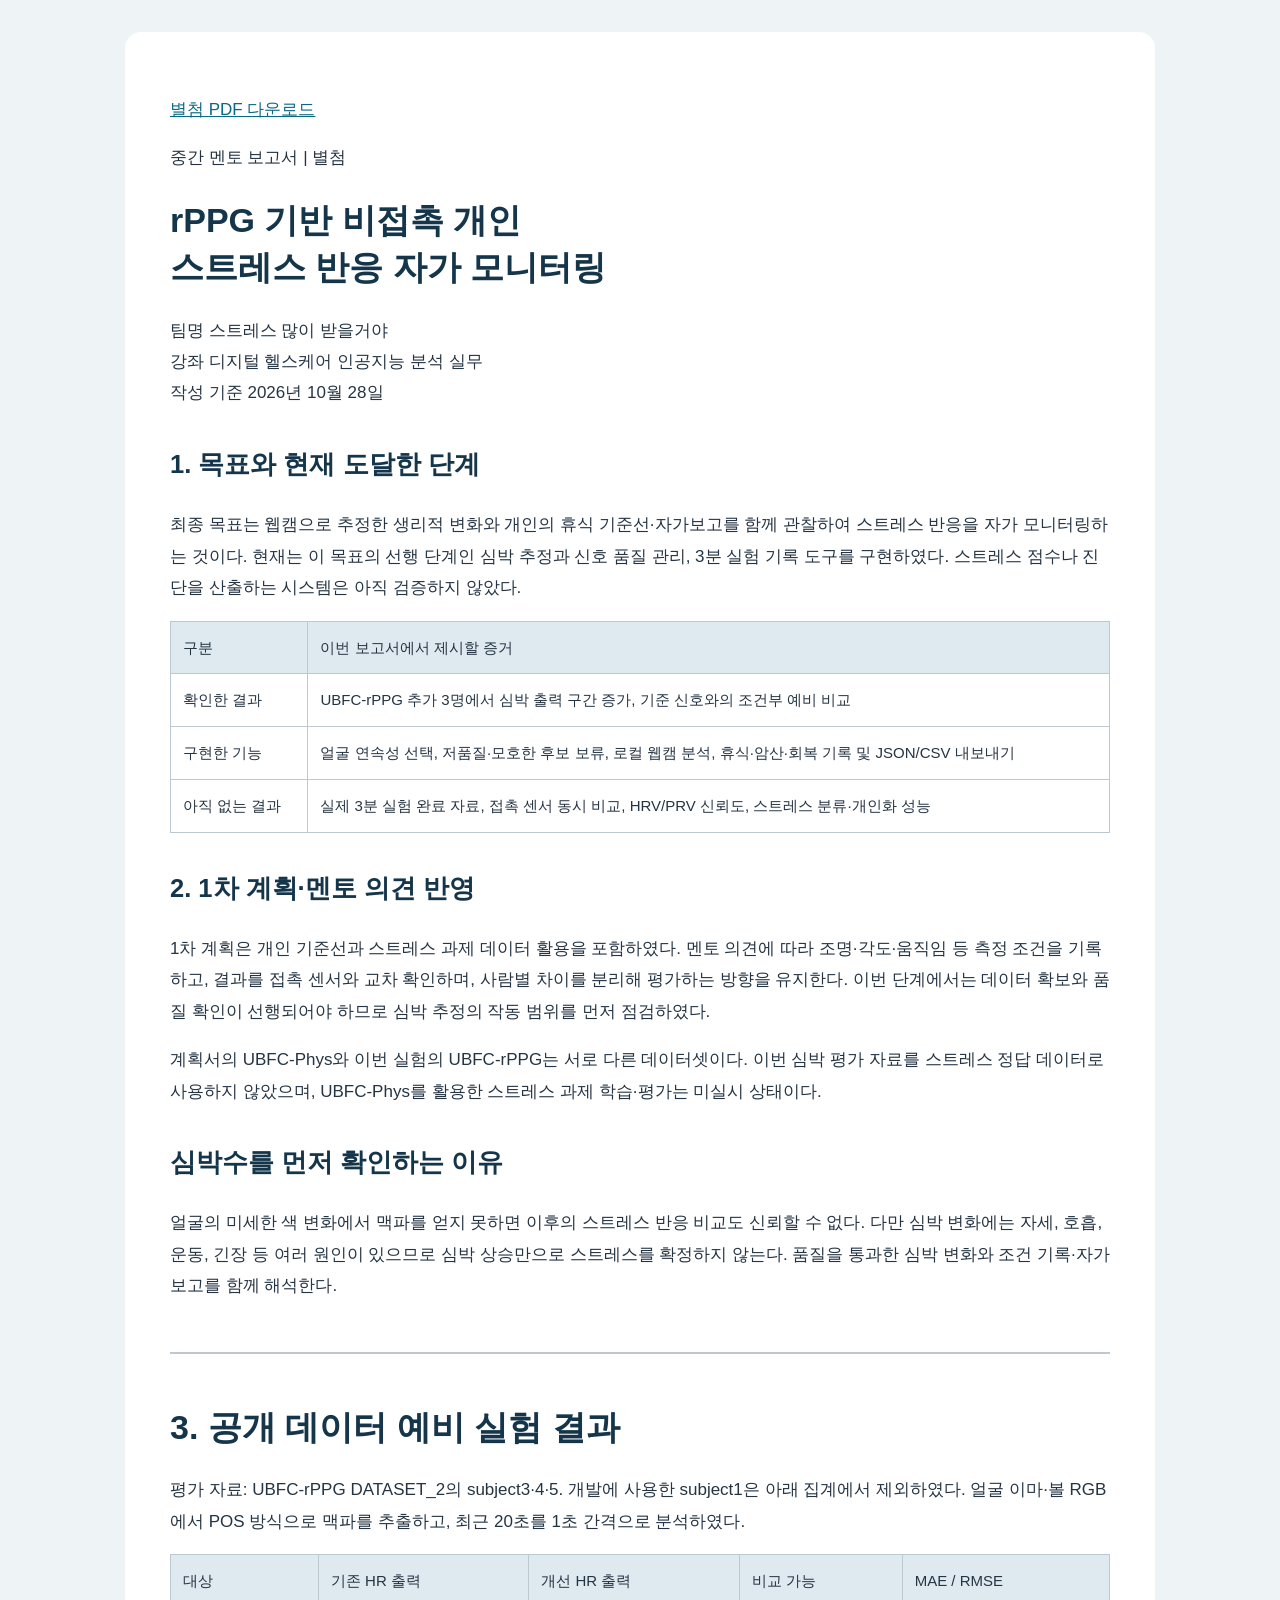
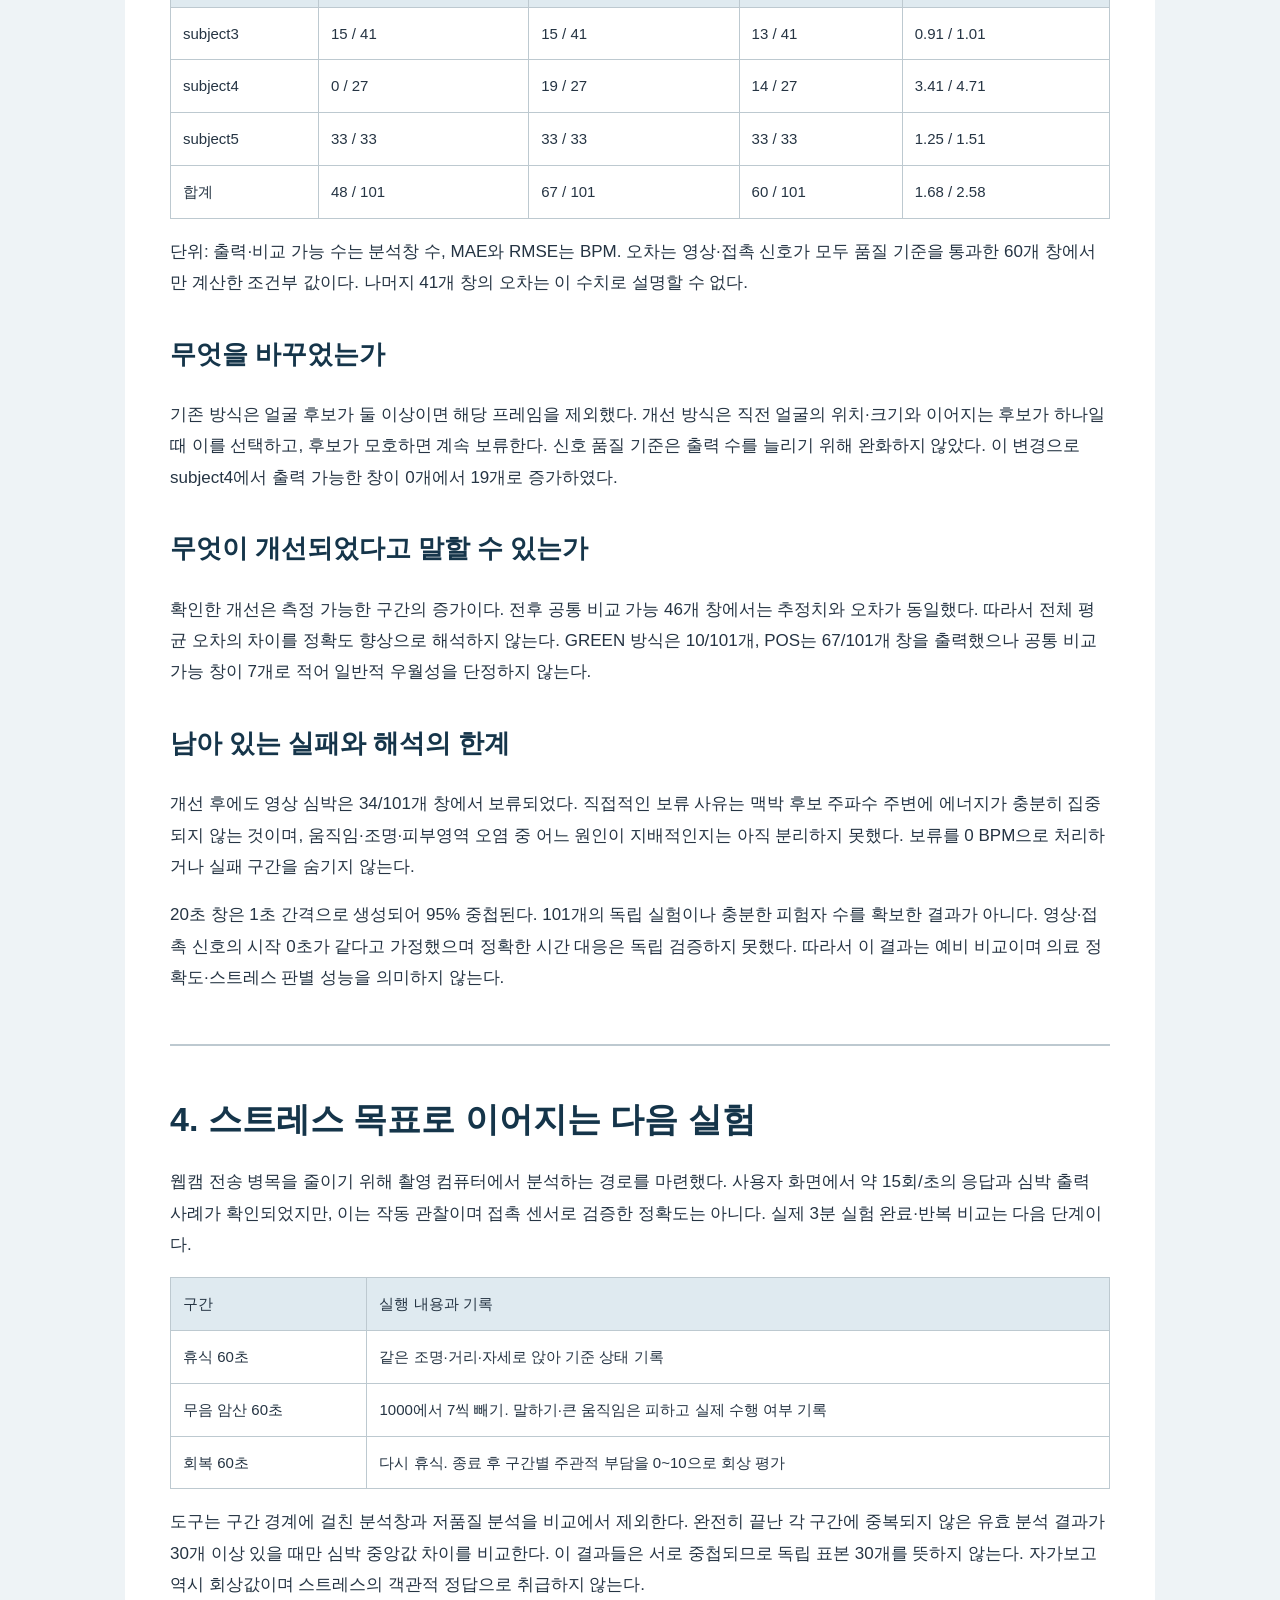
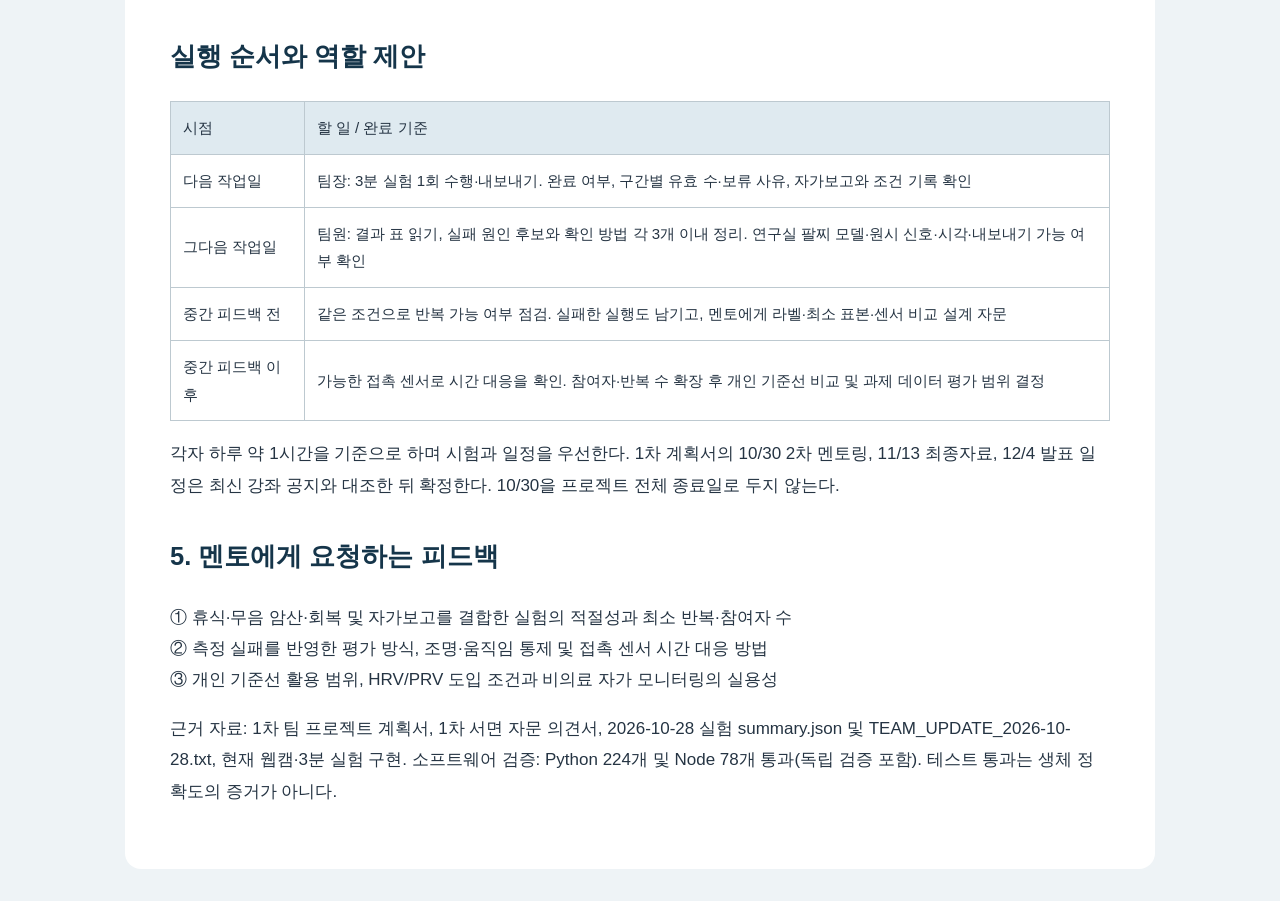
==== docs/mentor-report-20261028/index.html @ 159ff7f3 "Publish rPPG live pilot and interim mentor report" ====
<!doctype html><html lang="ko"><meta charset="utf-8"><meta name="viewport" content="width=device-width,initial-scale=1"><title>중간 멘토 보고서</title><style>body{margin:0;background:#eef3f6;color:#253443;font:17px/1.85 -apple-system,BlinkMacSystemFont,sans-serif}main{max-width:940px;margin:32px auto;padding:45px;background:white;border-radius:16px}h1{color:#15354a;line-height:1.4}h2{color:#15354a;margin-top:32px}table{border-collapse:collapse;width:100%;font-size:15px}td{padding:12px;border:1px solid #bdc9d0}tr:first-child{background:#dfeaf0}hr{margin:50px 0;border:0;border-top:2px solid #bdc9d0}a{color:#096984}@media(max-width:650px){main{padding:20px;margin:10px}table{font-size:12px}td{padding:5px}}</style><main><p><a href="멘토보고서_별첨.pdf">별첨 PDF 다운로드</a></p><p>중간 멘토 보고서 | 별첨</p><h1>rPPG 기반 비접촉 개인<br>스트레스 반응 자가 모니터링</h1><p>팀명  스트레스 많이 받을거야<br>강좌  디지털 헬스케어 인공지능 분석 실무<br>작성 기준  2026년 10월 28일</p><h2>1. 목표와 현재 도달한 단계</h2><p>최종 목표는 웹캠으로 추정한 생리적 변화와 개인의 휴식 기준선·자가보고를 함께 관찰하여 스트레스 반응을 자가 모니터링하는 것이다. 현재는 이 목표의 선행 단계인 심박 추정과 신호 품질 관리, 3분 실험 기록 도구를 구현하였다. 스트레스 점수나 진단을 산출하는 시스템은 아직 검증하지 않았다.</p><table><tr><td>구분</td><td>이번 보고서에서 제시할 증거</td></tr><tr><td>확인한 결과</td><td>UBFC-rPPG 추가 3명에서 심박 출력 구간 증가, 기준 신호와의 조건부 예비 비교</td></tr><tr><td>구현한 기능</td><td>얼굴 연속성 선택, 저품질·모호한 후보 보류, 로컬 웹캠 분석, 휴식·암산·회복 기록 및 JSON/CSV 내보내기</td></tr><tr><td>아직 없는 결과</td><td>실제 3분 실험 완료 자료, 접촉 센서 동시 비교, HRV/PRV 신뢰도, 스트레스 분류·개인화 성능</td></tr></table><h2>2. 1차 계획·멘토 의견 반영</h2><p>1차 계획은 개인 기준선과 스트레스 과제 데이터 활용을 포함하였다. 멘토 의견에 따라 조명·각도·움직임 등 측정 조건을 기록하고, 결과를 접촉 센서와 교차 확인하며, 사람별 차이를 분리해 평가하는 방향을 유지한다. 이번 단계에서는 데이터 확보와 품질 확인이 선행되어야 하므로 심박 추정의 작동 범위를 먼저 점검하였다.</p><p>계획서의 UBFC-Phys와 이번 실험의 UBFC-rPPG는 서로 다른 데이터셋이다. 이번 심박 평가 자료를 스트레스 정답 데이터로 사용하지 않았으며, UBFC-Phys를 활용한 스트레스 과제 학습·평가는 미실시 상태이다.</p><h2>심박수를 먼저 확인하는 이유</h2><p>얼굴의 미세한 색 변화에서 맥파를 얻지 못하면 이후의 스트레스 반응 비교도 신뢰할 수 없다. 다만 심박 변화에는 자세, 호흡, 운동, 긴장 등 여러 원인이 있으므로 심박 상승만으로 스트레스를 확정하지 않는다. 품질을 통과한 심박 변화와 조건 기록·자가보고를 함께 해석한다.</p><hr><h1>3. 공개 데이터 예비 실험 결과</h1><p>평가 자료: UBFC-rPPG DATASET_2의 subject3·4·5. 개발에 사용한 subject1은 아래 집계에서 제외하였다. 얼굴 이마·볼 RGB에서 POS 방식으로 맥파를 추출하고, 최근 20초를 1초 간격으로 분석하였다.</p><table><tr><td>대상</td><td>기존 HR 출력</td><td>개선 HR 출력</td><td>비교 가능</td><td>MAE / RMSE</td></tr><tr><td>subject3</td><td>15 / 41</td><td>15 / 41</td><td>13 / 41</td><td>0.91 / 1.01</td></tr><tr><td>subject4</td><td>0 / 27</td><td>19 / 27</td><td>14 / 27</td><td>3.41 / 4.71</td></tr><tr><td>subject5</td><td>33 / 33</td><td>33 / 33</td><td>33 / 33</td><td>1.25 / 1.51</td></tr><tr><td>합계</td><td>48 / 101</td><td>67 / 101</td><td>60 / 101</td><td>1.68 / 2.58</td></tr></table><p>단위: 출력·비교 가능 수는 분석창 수, MAE와 RMSE는 BPM. 오차는 영상·접촉 신호가 모두 품질 기준을 통과한 60개 창에서만 계산한 조건부 값이다. 나머지 41개 창의 오차는 이 수치로 설명할 수 없다.</p><h2>무엇을 바꾸었는가</h2><p>기존 방식은 얼굴 후보가 둘 이상이면 해당 프레임을 제외했다. 개선 방식은 직전 얼굴의 위치·크기와 이어지는 후보가 하나일 때 이를 선택하고, 후보가 모호하면 계속 보류한다. 신호 품질 기준은 출력 수를 늘리기 위해 완화하지 않았다. 이 변경으로 subject4에서 출력 가능한 창이 0개에서 19개로 증가하였다.</p><h2>무엇이 개선되었다고 말할 수 있는가</h2><p>확인한 개선은 측정 가능한 구간의 증가이다. 전후 공통 비교 가능 46개 창에서는 추정치와 오차가 동일했다. 따라서 전체 평균 오차의 차이를 정확도 향상으로 해석하지 않는다. GREEN 방식은 10/101개, POS는 67/101개 창을 출력했으나 공통 비교 가능 창이 7개로 적어 일반적 우월성을 단정하지 않는다.</p><h2>남아 있는 실패와 해석의 한계</h2><p>개선 후에도 영상 심박은 34/101개 창에서 보류되었다. 직접적인 보류 사유는 맥박 후보 주파수 주변에 에너지가 충분히 집중되지 않는 것이며, 움직임·조명·피부영역 오염 중 어느 원인이 지배적인지는 아직 분리하지 못했다. 보류를 0 BPM으로 처리하거나 실패 구간을 숨기지 않는다.</p><p>20초 창은 1초 간격으로 생성되어 95% 중첩된다. 101개의 독립 실험이나 충분한 피험자 수를 확보한 결과가 아니다. 영상·접촉 신호의 시작 0초가 같다고 가정했으며 정확한 시간 대응은 독립 검증하지 못했다. 따라서 이 결과는 예비 비교이며 의료 정확도·스트레스 판별 성능을 의미하지 않는다.</p><hr><h1>4. 스트레스 목표로 이어지는 다음 실험</h1><p>웹캠 전송 병목을 줄이기 위해 촬영 컴퓨터에서 분석하는 경로를 마련했다. 사용자 화면에서 약 15회/초의 응답과 심박 출력 사례가 확인되었지만, 이는 작동 관찰이며 접촉 센서로 검증한 정확도는 아니다. 실제 3분 실험 완료·반복 비교는 다음 단계이다.</p><table><tr><td>구간</td><td>실행 내용과 기록</td></tr><tr><td>휴식 60초</td><td>같은 조명·거리·자세로 앉아 기준 상태 기록</td></tr><tr><td>무음 암산 60초</td><td>1000에서 7씩 빼기. 말하기·큰 움직임은 피하고 실제 수행 여부 기록</td></tr><tr><td>회복 60초</td><td>다시 휴식. 종료 후 구간별 주관적 부담을 0~10으로 회상 평가</td></tr></table><p>도구는 구간 경계에 걸친 분석창과 저품질 분석을 비교에서 제외한다. 완전히 끝난 각 구간에 중복되지 않은 유효 분석 결과가 30개 이상 있을 때만 심박 중앙값 차이를 비교한다. 이 결과들은 서로 중첩되므로 독립 표본 30개를 뜻하지 않는다. 자가보고 역시 회상값이며 스트레스의 객관적 정답으로 취급하지 않는다.</p><h2>실행 순서와 역할 제안</h2><table><tr><td>시점</td><td>할 일 / 완료 기준</td></tr><tr><td>다음 작업일</td><td>팀장: 3분 실험 1회 수행·내보내기. 완료 여부, 구간별 유효 수·보류 사유, 자가보고와 조건 기록 확인</td></tr><tr><td>그다음 작업일</td><td>팀원: 결과 표 읽기, 실패 원인 후보와 확인 방법 각 3개 이내 정리. 연구실 팔찌 모델·원시 신호·시각·내보내기 가능 여부 확인</td></tr><tr><td>중간 피드백 전</td><td>같은 조건으로 반복 가능 여부 점검. 실패한 실행도 남기고, 멘토에게 라벨·최소 표본·센서 비교 설계 자문</td></tr><tr><td>중간 피드백 이후</td><td>가능한 접촉 센서로 시간 대응을 확인. 참여자·반복 수 확장 후 개인 기준선 비교 및 과제 데이터 평가 범위 결정</td></tr></table><p>각자 하루 약 1시간을 기준으로 하며 시험과 일정을 우선한다. 1차 계획서의 10/30 2차 멘토링, 11/13 최종자료, 12/4 발표 일정은 최신 강좌 공지와 대조한 뒤 확정한다. 10/30을 프로젝트 전체 종료일로 두지 않는다.</p><h2>5. 멘토에게 요청하는 피드백</h2><p>① 휴식·무음 암산·회복 및 자가보고를 결합한 실험의 적절성과 최소 반복·참여자 수<br>② 측정 실패를 반영한 평가 방식, 조명·움직임 통제 및 접촉 센서 시간 대응 방법<br>③ 개인 기준선 활용 범위, HRV/PRV 도입 조건과 비의료 자가 모니터링의 실용성</p><p>근거 자료: 1차 팀 프로젝트 계획서, 1차 서면 자문 의견서, 2026-10-28 실험 summary.json 및 TEAM_UPDATE_2026-10-28.txt, 현재 웹캠·3분 실험 구현. 소프트웨어 검증: Python 224개 및 Node 78개 통과(독립 검증 포함). 테스트 통과는 생체 정확도의 증거가 아니다.</p></main></html>
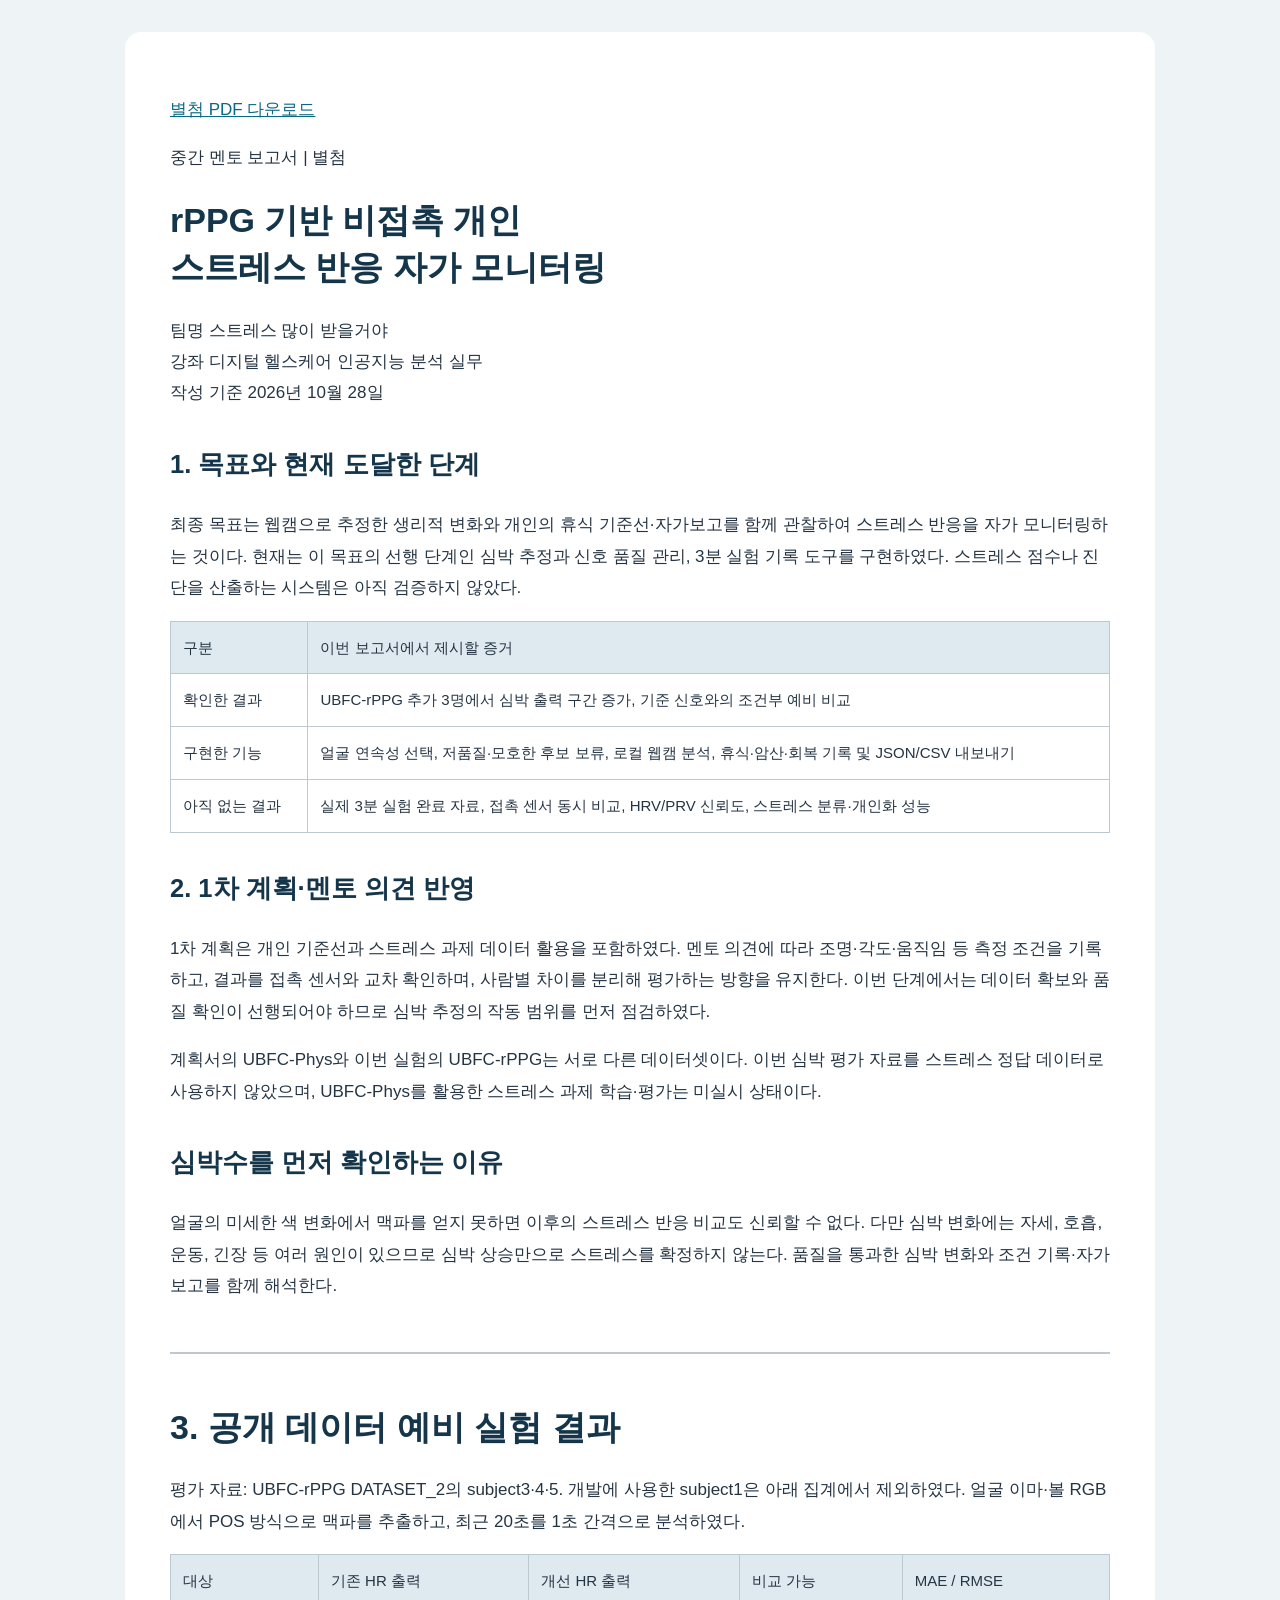
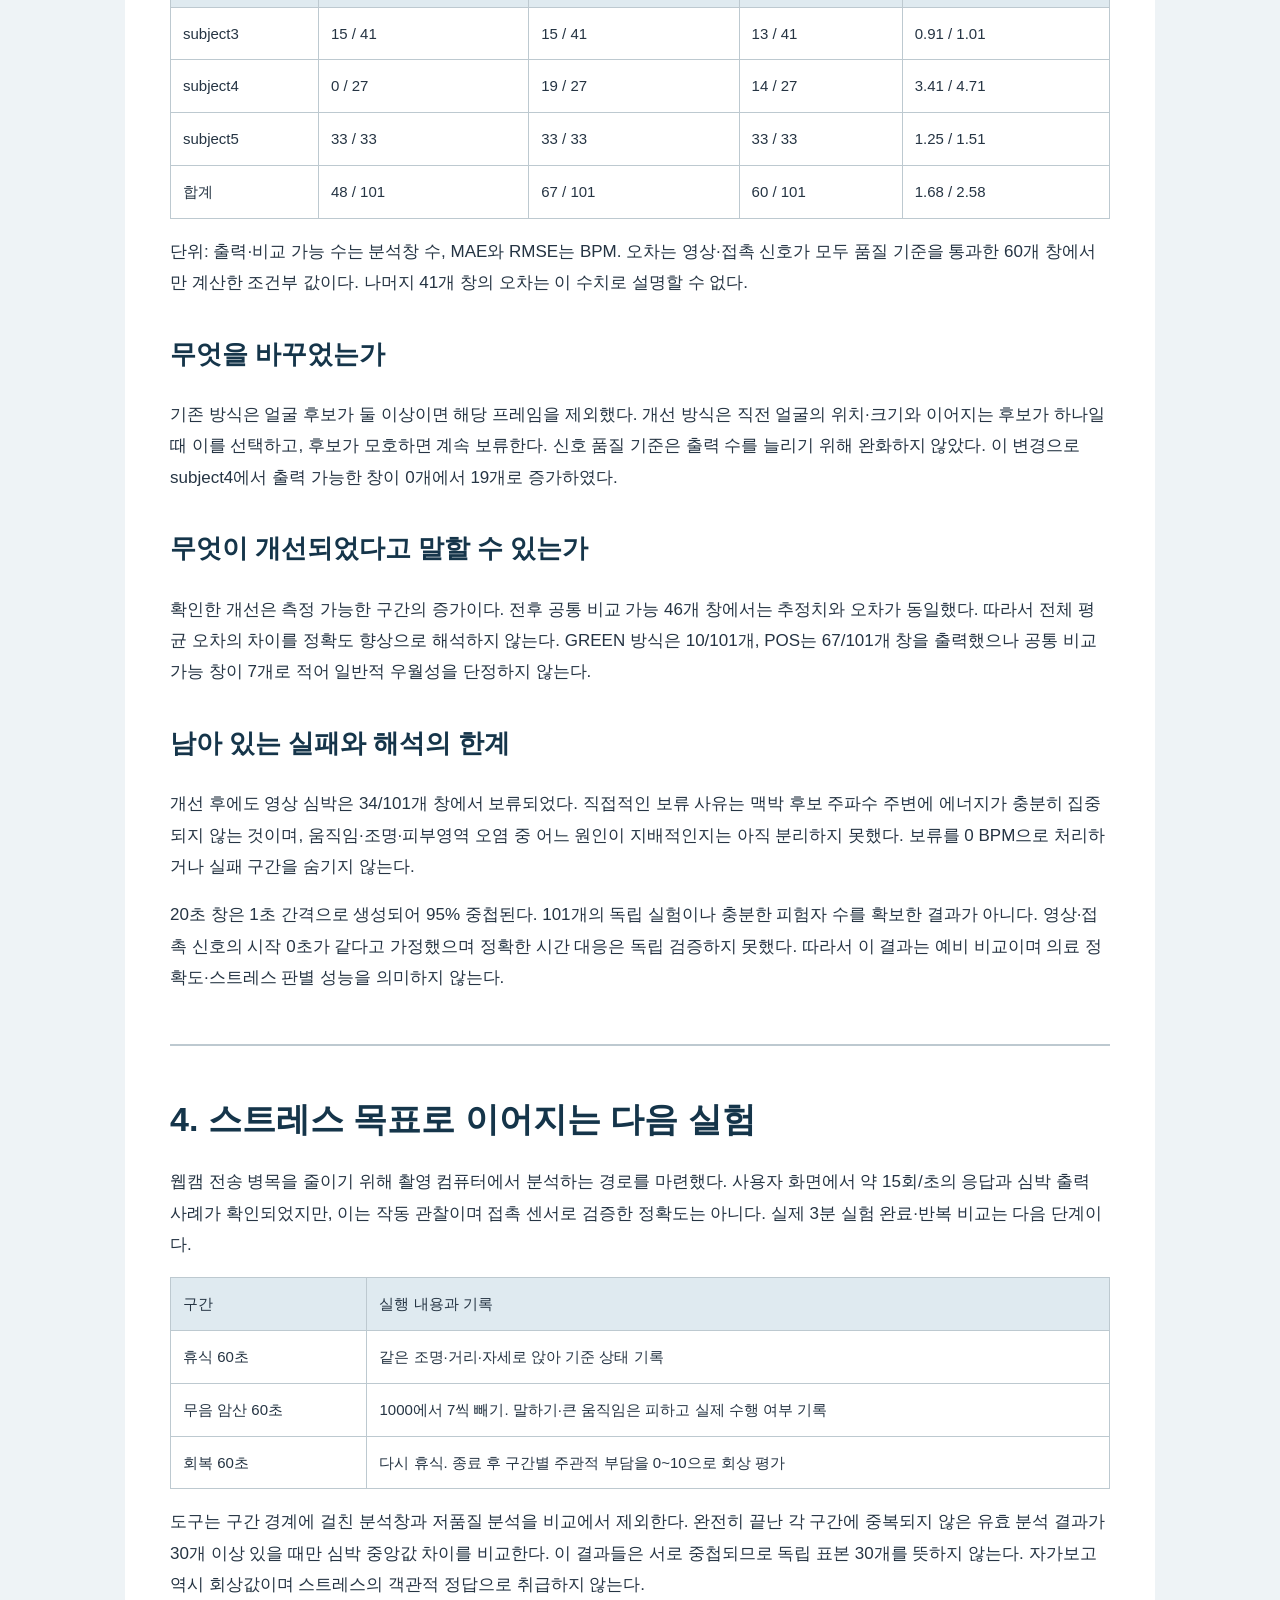
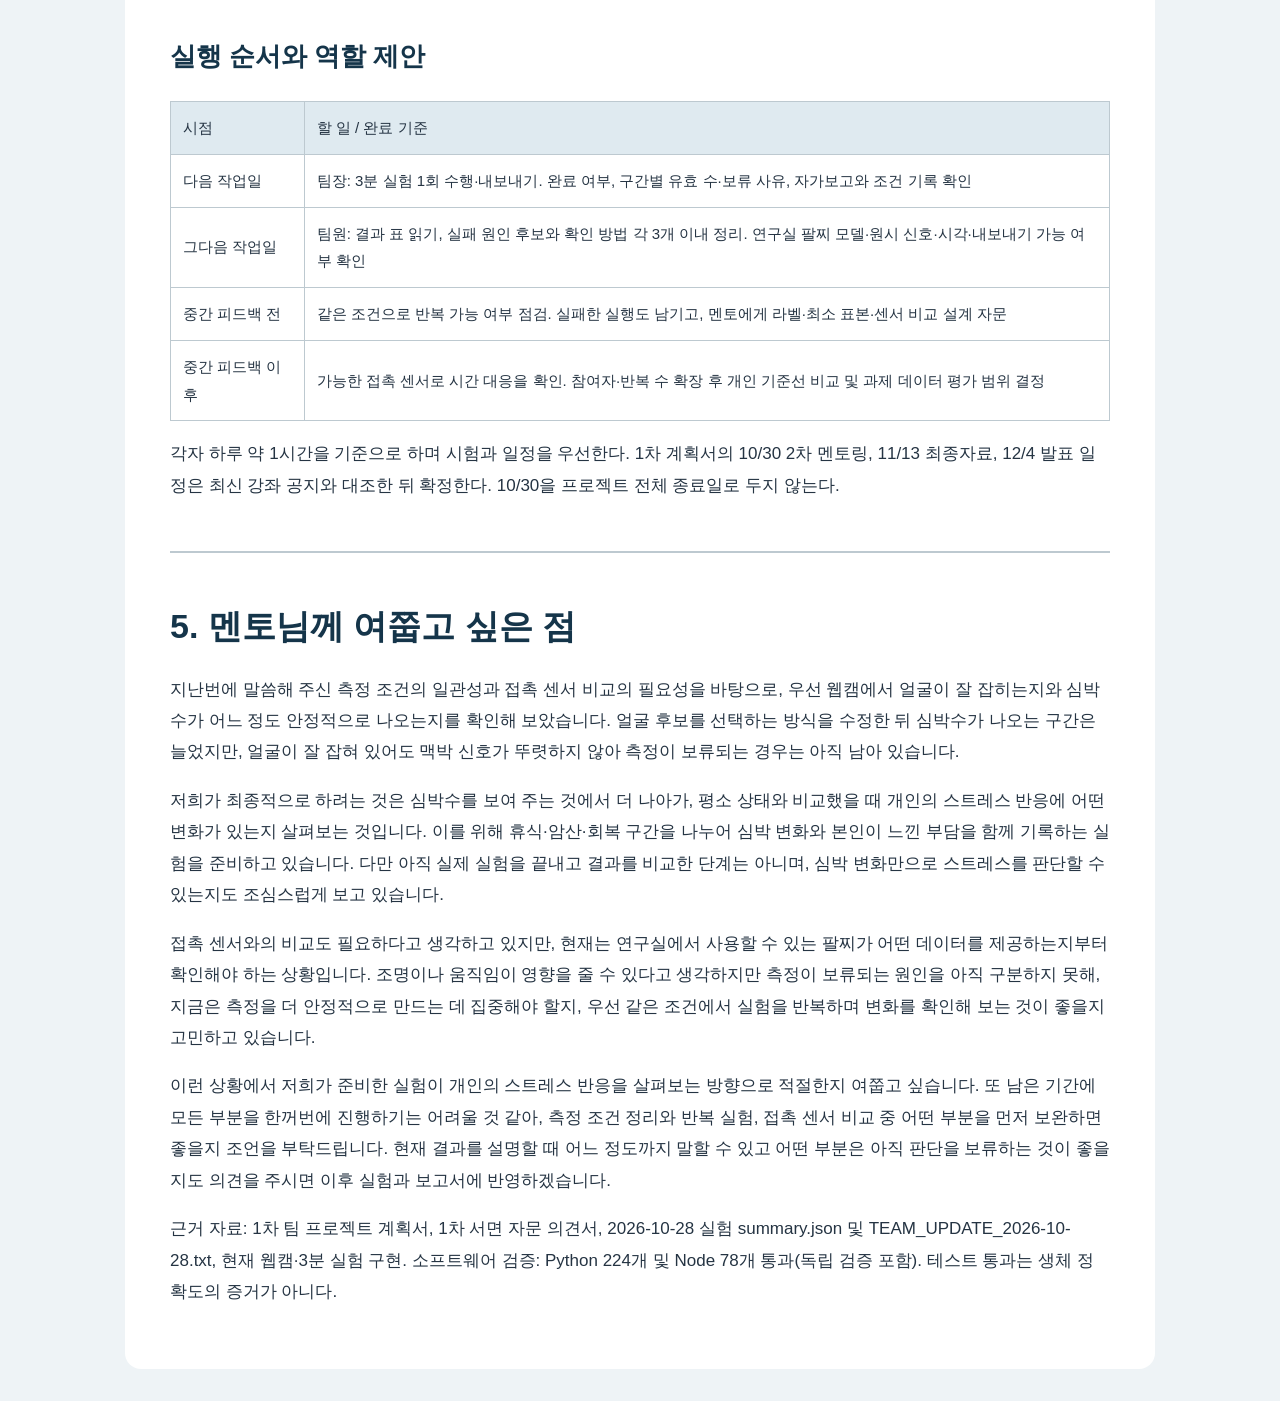
==== commit 02b7f100: "Revise mentor feedback request in a respectful personal tone" ====
--- a/docs/mentor-report-20261028/index.html
+++ b/docs/mentor-report-20261028/index.html
@@ -1 +1 @@
-<!doctype html><html lang="ko"><meta charset="utf-8"><meta name="viewport" content="width=device-width,initial-scale=1"><title>중간 멘토 보고서</title><style>body{margin:0;background:#eef3f6;color:#253443;font:17px/1.85 -apple-system,BlinkMacSystemFont,sans-serif}main{max-width:940px;margin:32px auto;padding:45px;background:white;border-radius:16px}h1{color:#15354a;line-height:1.4}h2{color:#15354a;margin-top:32px}table{border-collapse:collapse;width:100%;font-size:15px}td{padding:12px;border:1px solid #bdc9d0}tr:first-child{background:#dfeaf0}hr{margin:50px 0;border:0;border-top:2px solid #bdc9d0}a{color:#096984}@media(max-width:650px){main{padding:20px;margin:10px}table{font-size:12px}td{padding:5px}}</style><main><p><a href="멘토보고서_별첨.pdf">별첨 PDF 다운로드</a></p><p>중간 멘토 보고서 | 별첨</p><h1>rPPG 기반 비접촉 개인<br>스트레스 반응 자가 모니터링</h1><p>팀명  스트레스 많이 받을거야<br>강좌  디지털 헬스케어 인공지능 분석 실무<br>작성 기준  2026년 10월 28일</p><h2>1. 목표와 현재 도달한 단계</h2><p>최종 목표는 웹캠으로 추정한 생리적 변화와 개인의 휴식 기준선·자가보고를 함께 관찰하여 스트레스 반응을 자가 모니터링하는 것이다. 현재는 이 목표의 선행 단계인 심박 추정과 신호 품질 관리, 3분 실험 기록 도구를 구현하였다. 스트레스 점수나 진단을 산출하는 시스템은 아직 검증하지 않았다.</p><table><tr><td>구분</td><td>이번 보고서에서 제시할 증거</td></tr><tr><td>확인한 결과</td><td>UBFC-rPPG 추가 3명에서 심박 출력 구간 증가, 기준 신호와의 조건부 예비 비교</td></tr><tr><td>구현한 기능</td><td>얼굴 연속성 선택, 저품질·모호한 후보 보류, 로컬 웹캠 분석, 휴식·암산·회복 기록 및 JSON/CSV 내보내기</td></tr><tr><td>아직 없는 결과</td><td>실제 3분 실험 완료 자료, 접촉 센서 동시 비교, HRV/PRV 신뢰도, 스트레스 분류·개인화 성능</td></tr></table><h2>2. 1차 계획·멘토 의견 반영</h2><p>1차 계획은 개인 기준선과 스트레스 과제 데이터 활용을 포함하였다. 멘토 의견에 따라 조명·각도·움직임 등 측정 조건을 기록하고, 결과를 접촉 센서와 교차 확인하며, 사람별 차이를 분리해 평가하는 방향을 유지한다. 이번 단계에서는 데이터 확보와 품질 확인이 선행되어야 하므로 심박 추정의 작동 범위를 먼저 점검하였다.</p><p>계획서의 UBFC-Phys와 이번 실험의 UBFC-rPPG는 서로 다른 데이터셋이다. 이번 심박 평가 자료를 스트레스 정답 데이터로 사용하지 않았으며, UBFC-Phys를 활용한 스트레스 과제 학습·평가는 미실시 상태이다.</p><h2>심박수를 먼저 확인하는 이유</h2><p>얼굴의 미세한 색 변화에서 맥파를 얻지 못하면 이후의 스트레스 반응 비교도 신뢰할 수 없다. 다만 심박 변화에는 자세, 호흡, 운동, 긴장 등 여러 원인이 있으므로 심박 상승만으로 스트레스를 확정하지 않는다. 품질을 통과한 심박 변화와 조건 기록·자가보고를 함께 해석한다.</p><hr><h1>3. 공개 데이터 예비 실험 결과</h1><p>평가 자료: UBFC-rPPG DATASET_2의 subject3·4·5. 개발에 사용한 subject1은 아래 집계에서 제외하였다. 얼굴 이마·볼 RGB에서 POS 방식으로 맥파를 추출하고, 최근 20초를 1초 간격으로 분석하였다.</p><table><tr><td>대상</td><td>기존 HR 출력</td><td>개선 HR 출력</td><td>비교 가능</td><td>MAE / RMSE</td></tr><tr><td>subject3</td><td>15 / 41</td><td>15 / 41</td><td>13 / 41</td><td>0.91 / 1.01</td></tr><tr><td>subject4</td><td>0 / 27</td><td>19 / 27</td><td>14 / 27</td><td>3.41 / 4.71</td></tr><tr><td>subject5</td><td>33 / 33</td><td>33 / 33</td><td>33 / 33</td><td>1.25 / 1.51</td></tr><tr><td>합계</td><td>48 / 101</td><td>67 / 101</td><td>60 / 101</td><td>1.68 / 2.58</td></tr></table><p>단위: 출력·비교 가능 수는 분석창 수, MAE와 RMSE는 BPM. 오차는 영상·접촉 신호가 모두 품질 기준을 통과한 60개 창에서만 계산한 조건부 값이다. 나머지 41개 창의 오차는 이 수치로 설명할 수 없다.</p><h2>무엇을 바꾸었는가</h2><p>기존 방식은 얼굴 후보가 둘 이상이면 해당 프레임을 제외했다. 개선 방식은 직전 얼굴의 위치·크기와 이어지는 후보가 하나일 때 이를 선택하고, 후보가 모호하면 계속 보류한다. 신호 품질 기준은 출력 수를 늘리기 위해 완화하지 않았다. 이 변경으로 subject4에서 출력 가능한 창이 0개에서 19개로 증가하였다.</p><h2>무엇이 개선되었다고 말할 수 있는가</h2><p>확인한 개선은 측정 가능한 구간의 증가이다. 전후 공통 비교 가능 46개 창에서는 추정치와 오차가 동일했다. 따라서 전체 평균 오차의 차이를 정확도 향상으로 해석하지 않는다. GREEN 방식은 10/101개, POS는 67/101개 창을 출력했으나 공통 비교 가능 창이 7개로 적어 일반적 우월성을 단정하지 않는다.</p><h2>남아 있는 실패와 해석의 한계</h2><p>개선 후에도 영상 심박은 34/101개 창에서 보류되었다. 직접적인 보류 사유는 맥박 후보 주파수 주변에 에너지가 충분히 집중되지 않는 것이며, 움직임·조명·피부영역 오염 중 어느 원인이 지배적인지는 아직 분리하지 못했다. 보류를 0 BPM으로 처리하거나 실패 구간을 숨기지 않는다.</p><p>20초 창은 1초 간격으로 생성되어 95% 중첩된다. 101개의 독립 실험이나 충분한 피험자 수를 확보한 결과가 아니다. 영상·접촉 신호의 시작 0초가 같다고 가정했으며 정확한 시간 대응은 독립 검증하지 못했다. 따라서 이 결과는 예비 비교이며 의료 정확도·스트레스 판별 성능을 의미하지 않는다.</p><hr><h1>4. 스트레스 목표로 이어지는 다음 실험</h1><p>웹캠 전송 병목을 줄이기 위해 촬영 컴퓨터에서 분석하는 경로를 마련했다. 사용자 화면에서 약 15회/초의 응답과 심박 출력 사례가 확인되었지만, 이는 작동 관찰이며 접촉 센서로 검증한 정확도는 아니다. 실제 3분 실험 완료·반복 비교는 다음 단계이다.</p><table><tr><td>구간</td><td>실행 내용과 기록</td></tr><tr><td>휴식 60초</td><td>같은 조명·거리·자세로 앉아 기준 상태 기록</td></tr><tr><td>무음 암산 60초</td><td>1000에서 7씩 빼기. 말하기·큰 움직임은 피하고 실제 수행 여부 기록</td></tr><tr><td>회복 60초</td><td>다시 휴식. 종료 후 구간별 주관적 부담을 0~10으로 회상 평가</td></tr></table><p>도구는 구간 경계에 걸친 분석창과 저품질 분석을 비교에서 제외한다. 완전히 끝난 각 구간에 중복되지 않은 유효 분석 결과가 30개 이상 있을 때만 심박 중앙값 차이를 비교한다. 이 결과들은 서로 중첩되므로 독립 표본 30개를 뜻하지 않는다. 자가보고 역시 회상값이며 스트레스의 객관적 정답으로 취급하지 않는다.</p><h2>실행 순서와 역할 제안</h2><table><tr><td>시점</td><td>할 일 / 완료 기준</td></tr><tr><td>다음 작업일</td><td>팀장: 3분 실험 1회 수행·내보내기. 완료 여부, 구간별 유효 수·보류 사유, 자가보고와 조건 기록 확인</td></tr><tr><td>그다음 작업일</td><td>팀원: 결과 표 읽기, 실패 원인 후보와 확인 방법 각 3개 이내 정리. 연구실 팔찌 모델·원시 신호·시각·내보내기 가능 여부 확인</td></tr><tr><td>중간 피드백 전</td><td>같은 조건으로 반복 가능 여부 점검. 실패한 실행도 남기고, 멘토에게 라벨·최소 표본·센서 비교 설계 자문</td></tr><tr><td>중간 피드백 이후</td><td>가능한 접촉 센서로 시간 대응을 확인. 참여자·반복 수 확장 후 개인 기준선 비교 및 과제 데이터 평가 범위 결정</td></tr></table><p>각자 하루 약 1시간을 기준으로 하며 시험과 일정을 우선한다. 1차 계획서의 10/30 2차 멘토링, 11/13 최종자료, 12/4 발표 일정은 최신 강좌 공지와 대조한 뒤 확정한다. 10/30을 프로젝트 전체 종료일로 두지 않는다.</p><h2>5. 멘토에게 요청하는 피드백</h2><p>① 휴식·무음 암산·회복 및 자가보고를 결합한 실험의 적절성과 최소 반복·참여자 수<br>② 측정 실패를 반영한 평가 방식, 조명·움직임 통제 및 접촉 센서 시간 대응 방법<br>③ 개인 기준선 활용 범위, HRV/PRV 도입 조건과 비의료 자가 모니터링의 실용성</p><p>근거 자료: 1차 팀 프로젝트 계획서, 1차 서면 자문 의견서, 2026-10-28 실험 summary.json 및 TEAM_UPDATE_2026-10-28.txt, 현재 웹캠·3분 실험 구현. 소프트웨어 검증: Python 224개 및 Node 78개 통과(독립 검증 포함). 테스트 통과는 생체 정확도의 증거가 아니다.</p></main></html>+<!doctype html><html lang="ko"><meta charset="utf-8"><meta name="viewport" content="width=device-width,initial-scale=1"><title>중간 멘토 보고서</title><style>body{margin:0;background:#eef3f6;color:#253443;font:17px/1.85 -apple-system,BlinkMacSystemFont,sans-serif}main{max-width:940px;margin:32px auto;padding:45px;background:white;border-radius:16px}h1{color:#15354a;line-height:1.4}h2{color:#15354a;margin-top:32px}table{border-collapse:collapse;width:100%;font-size:15px}td{padding:12px;border:1px solid #bdc9d0}tr:first-child{background:#dfeaf0}hr{margin:50px 0;border:0;border-top:2px solid #bdc9d0}a{color:#096984}@media(max-width:650px){main{padding:20px;margin:10px}table{font-size:12px}td{padding:5px}}</style><main><p><a href="멘토보고서_별첨.pdf">별첨 PDF 다운로드</a></p><p>중간 멘토 보고서 | 별첨</p><h1>rPPG 기반 비접촉 개인<br>스트레스 반응 자가 모니터링</h1><p>팀명  스트레스 많이 받을거야<br>강좌  디지털 헬스케어 인공지능 분석 실무<br>작성 기준  2026년 10월 28일</p><h2>1. 목표와 현재 도달한 단계</h2><p>최종 목표는 웹캠으로 추정한 생리적 변화와 개인의 휴식 기준선·자가보고를 함께 관찰하여 스트레스 반응을 자가 모니터링하는 것이다. 현재는 이 목표의 선행 단계인 심박 추정과 신호 품질 관리, 3분 실험 기록 도구를 구현하였다. 스트레스 점수나 진단을 산출하는 시스템은 아직 검증하지 않았다.</p><table><tr><td>구분</td><td>이번 보고서에서 제시할 증거</td></tr><tr><td>확인한 결과</td><td>UBFC-rPPG 추가 3명에서 심박 출력 구간 증가, 기준 신호와의 조건부 예비 비교</td></tr><tr><td>구현한 기능</td><td>얼굴 연속성 선택, 저품질·모호한 후보 보류, 로컬 웹캠 분석, 휴식·암산·회복 기록 및 JSON/CSV 내보내기</td></tr><tr><td>아직 없는 결과</td><td>실제 3분 실험 완료 자료, 접촉 센서 동시 비교, HRV/PRV 신뢰도, 스트레스 분류·개인화 성능</td></tr></table><h2>2. 1차 계획·멘토 의견 반영</h2><p>1차 계획은 개인 기준선과 스트레스 과제 데이터 활용을 포함하였다. 멘토 의견에 따라 조명·각도·움직임 등 측정 조건을 기록하고, 결과를 접촉 센서와 교차 확인하며, 사람별 차이를 분리해 평가하는 방향을 유지한다. 이번 단계에서는 데이터 확보와 품질 확인이 선행되어야 하므로 심박 추정의 작동 범위를 먼저 점검하였다.</p><p>계획서의 UBFC-Phys와 이번 실험의 UBFC-rPPG는 서로 다른 데이터셋이다. 이번 심박 평가 자료를 스트레스 정답 데이터로 사용하지 않았으며, UBFC-Phys를 활용한 스트레스 과제 학습·평가는 미실시 상태이다.</p><h2>심박수를 먼저 확인하는 이유</h2><p>얼굴의 미세한 색 변화에서 맥파를 얻지 못하면 이후의 스트레스 반응 비교도 신뢰할 수 없다. 다만 심박 변화에는 자세, 호흡, 운동, 긴장 등 여러 원인이 있으므로 심박 상승만으로 스트레스를 확정하지 않는다. 품질을 통과한 심박 변화와 조건 기록·자가보고를 함께 해석한다.</p><hr><h1>3. 공개 데이터 예비 실험 결과</h1><p>평가 자료: UBFC-rPPG DATASET_2의 subject3·4·5. 개발에 사용한 subject1은 아래 집계에서 제외하였다. 얼굴 이마·볼 RGB에서 POS 방식으로 맥파를 추출하고, 최근 20초를 1초 간격으로 분석하였다.</p><table><tr><td>대상</td><td>기존 HR 출력</td><td>개선 HR 출력</td><td>비교 가능</td><td>MAE / RMSE</td></tr><tr><td>subject3</td><td>15 / 41</td><td>15 / 41</td><td>13 / 41</td><td>0.91 / 1.01</td></tr><tr><td>subject4</td><td>0 / 27</td><td>19 / 27</td><td>14 / 27</td><td>3.41 / 4.71</td></tr><tr><td>subject5</td><td>33 / 33</td><td>33 / 33</td><td>33 / 33</td><td>1.25 / 1.51</td></tr><tr><td>합계</td><td>48 / 101</td><td>67 / 101</td><td>60 / 101</td><td>1.68 / 2.58</td></tr></table><p>단위: 출력·비교 가능 수는 분석창 수, MAE와 RMSE는 BPM. 오차는 영상·접촉 신호가 모두 품질 기준을 통과한 60개 창에서만 계산한 조건부 값이다. 나머지 41개 창의 오차는 이 수치로 설명할 수 없다.</p><h2>무엇을 바꾸었는가</h2><p>기존 방식은 얼굴 후보가 둘 이상이면 해당 프레임을 제외했다. 개선 방식은 직전 얼굴의 위치·크기와 이어지는 후보가 하나일 때 이를 선택하고, 후보가 모호하면 계속 보류한다. 신호 품질 기준은 출력 수를 늘리기 위해 완화하지 않았다. 이 변경으로 subject4에서 출력 가능한 창이 0개에서 19개로 증가하였다.</p><h2>무엇이 개선되었다고 말할 수 있는가</h2><p>확인한 개선은 측정 가능한 구간의 증가이다. 전후 공통 비교 가능 46개 창에서는 추정치와 오차가 동일했다. 따라서 전체 평균 오차의 차이를 정확도 향상으로 해석하지 않는다. GREEN 방식은 10/101개, POS는 67/101개 창을 출력했으나 공통 비교 가능 창이 7개로 적어 일반적 우월성을 단정하지 않는다.</p><h2>남아 있는 실패와 해석의 한계</h2><p>개선 후에도 영상 심박은 34/101개 창에서 보류되었다. 직접적인 보류 사유는 맥박 후보 주파수 주변에 에너지가 충분히 집중되지 않는 것이며, 움직임·조명·피부영역 오염 중 어느 원인이 지배적인지는 아직 분리하지 못했다. 보류를 0 BPM으로 처리하거나 실패 구간을 숨기지 않는다.</p><p>20초 창은 1초 간격으로 생성되어 95% 중첩된다. 101개의 독립 실험이나 충분한 피험자 수를 확보한 결과가 아니다. 영상·접촉 신호의 시작 0초가 같다고 가정했으며 정확한 시간 대응은 독립 검증하지 못했다. 따라서 이 결과는 예비 비교이며 의료 정확도·스트레스 판별 성능을 의미하지 않는다.</p><hr><h1>4. 스트레스 목표로 이어지는 다음 실험</h1><p>웹캠 전송 병목을 줄이기 위해 촬영 컴퓨터에서 분석하는 경로를 마련했다. 사용자 화면에서 약 15회/초의 응답과 심박 출력 사례가 확인되었지만, 이는 작동 관찰이며 접촉 센서로 검증한 정확도는 아니다. 실제 3분 실험 완료·반복 비교는 다음 단계이다.</p><table><tr><td>구간</td><td>실행 내용과 기록</td></tr><tr><td>휴식 60초</td><td>같은 조명·거리·자세로 앉아 기준 상태 기록</td></tr><tr><td>무음 암산 60초</td><td>1000에서 7씩 빼기. 말하기·큰 움직임은 피하고 실제 수행 여부 기록</td></tr><tr><td>회복 60초</td><td>다시 휴식. 종료 후 구간별 주관적 부담을 0~10으로 회상 평가</td></tr></table><p>도구는 구간 경계에 걸친 분석창과 저품질 분석을 비교에서 제외한다. 완전히 끝난 각 구간에 중복되지 않은 유효 분석 결과가 30개 이상 있을 때만 심박 중앙값 차이를 비교한다. 이 결과들은 서로 중첩되므로 독립 표본 30개를 뜻하지 않는다. 자가보고 역시 회상값이며 스트레스의 객관적 정답으로 취급하지 않는다.</p><h2>실행 순서와 역할 제안</h2><table><tr><td>시점</td><td>할 일 / 완료 기준</td></tr><tr><td>다음 작업일</td><td>팀장: 3분 실험 1회 수행·내보내기. 완료 여부, 구간별 유효 수·보류 사유, 자가보고와 조건 기록 확인</td></tr><tr><td>그다음 작업일</td><td>팀원: 결과 표 읽기, 실패 원인 후보와 확인 방법 각 3개 이내 정리. 연구실 팔찌 모델·원시 신호·시각·내보내기 가능 여부 확인</td></tr><tr><td>중간 피드백 전</td><td>같은 조건으로 반복 가능 여부 점검. 실패한 실행도 남기고, 멘토에게 라벨·최소 표본·센서 비교 설계 자문</td></tr><tr><td>중간 피드백 이후</td><td>가능한 접촉 센서로 시간 대응을 확인. 참여자·반복 수 확장 후 개인 기준선 비교 및 과제 데이터 평가 범위 결정</td></tr></table><p>각자 하루 약 1시간을 기준으로 하며 시험과 일정을 우선한다. 1차 계획서의 10/30 2차 멘토링, 11/13 최종자료, 12/4 발표 일정은 최신 강좌 공지와 대조한 뒤 확정한다. 10/30을 프로젝트 전체 종료일로 두지 않는다.</p><hr><h1>5. 멘토님께 여쭙고 싶은 점</h1><p>지난번에 말씀해 주신 측정 조건의 일관성과 접촉 센서 비교의 필요성을 바탕으로, 우선 웹캠에서 얼굴이 잘 잡히는지와 심박수가 어느 정도 안정적으로 나오는지를 확인해 보았습니다. 얼굴 후보를 선택하는 방식을 수정한 뒤 심박수가 나오는 구간은 늘었지만, 얼굴이 잘 잡혀 있어도 맥박 신호가 뚜렷하지 않아 측정이 보류되는 경우는 아직 남아 있습니다.</p><p>저희가 최종적으로 하려는 것은 심박수를 보여 주는 것에서 더 나아가, 평소 상태와 비교했을 때 개인의 스트레스 반응에 어떤 변화가 있는지 살펴보는 것입니다. 이를 위해 휴식·암산·회복 구간을 나누어 심박 변화와 본인이 느낀 부담을 함께 기록하는 실험을 준비하고 있습니다. 다만 아직 실제 실험을 끝내고 결과를 비교한 단계는 아니며, 심박 변화만으로 스트레스를 판단할 수 있는지도 조심스럽게 보고 있습니다.</p><p>접촉 센서와의 비교도 필요하다고 생각하고 있지만, 현재는 연구실에서 사용할 수 있는 팔찌가 어떤 데이터를 제공하는지부터 확인해야 하는 상황입니다. 조명이나 움직임이 영향을 줄 수 있다고 생각하지만 측정이 보류되는 원인을 아직 구분하지 못해, 지금은 측정을 더 안정적으로 만드는 데 집중해야 할지, 우선 같은 조건에서 실험을 반복하며 변화를 확인해 보는 것이 좋을지 고민하고 있습니다.</p><p>이런 상황에서 저희가 준비한 실험이 개인의 스트레스 반응을 살펴보는 방향으로 적절한지 여쭙고 싶습니다. 또 남은 기간에 모든 부분을 한꺼번에 진행하기는 어려울 것 같아, 측정 조건 정리와 반복 실험, 접촉 센서 비교 중 어떤 부분을 먼저 보완하면 좋을지 조언을 부탁드립니다. 현재 결과를 설명할 때 어느 정도까지 말할 수 있고 어떤 부분은 아직 판단을 보류하는 것이 좋을지도 의견을 주시면 이후 실험과 보고서에 반영하겠습니다.</p><p>근거 자료: 1차 팀 프로젝트 계획서, 1차 서면 자문 의견서, 2026-10-28 실험 summary.json 및 TEAM_UPDATE_2026-10-28.txt, 현재 웹캠·3분 실험 구현. 소프트웨어 검증: Python 224개 및 Node 78개 통과(독립 검증 포함). 테스트 통과는 생체 정확도의 증거가 아니다.</p></main></html>
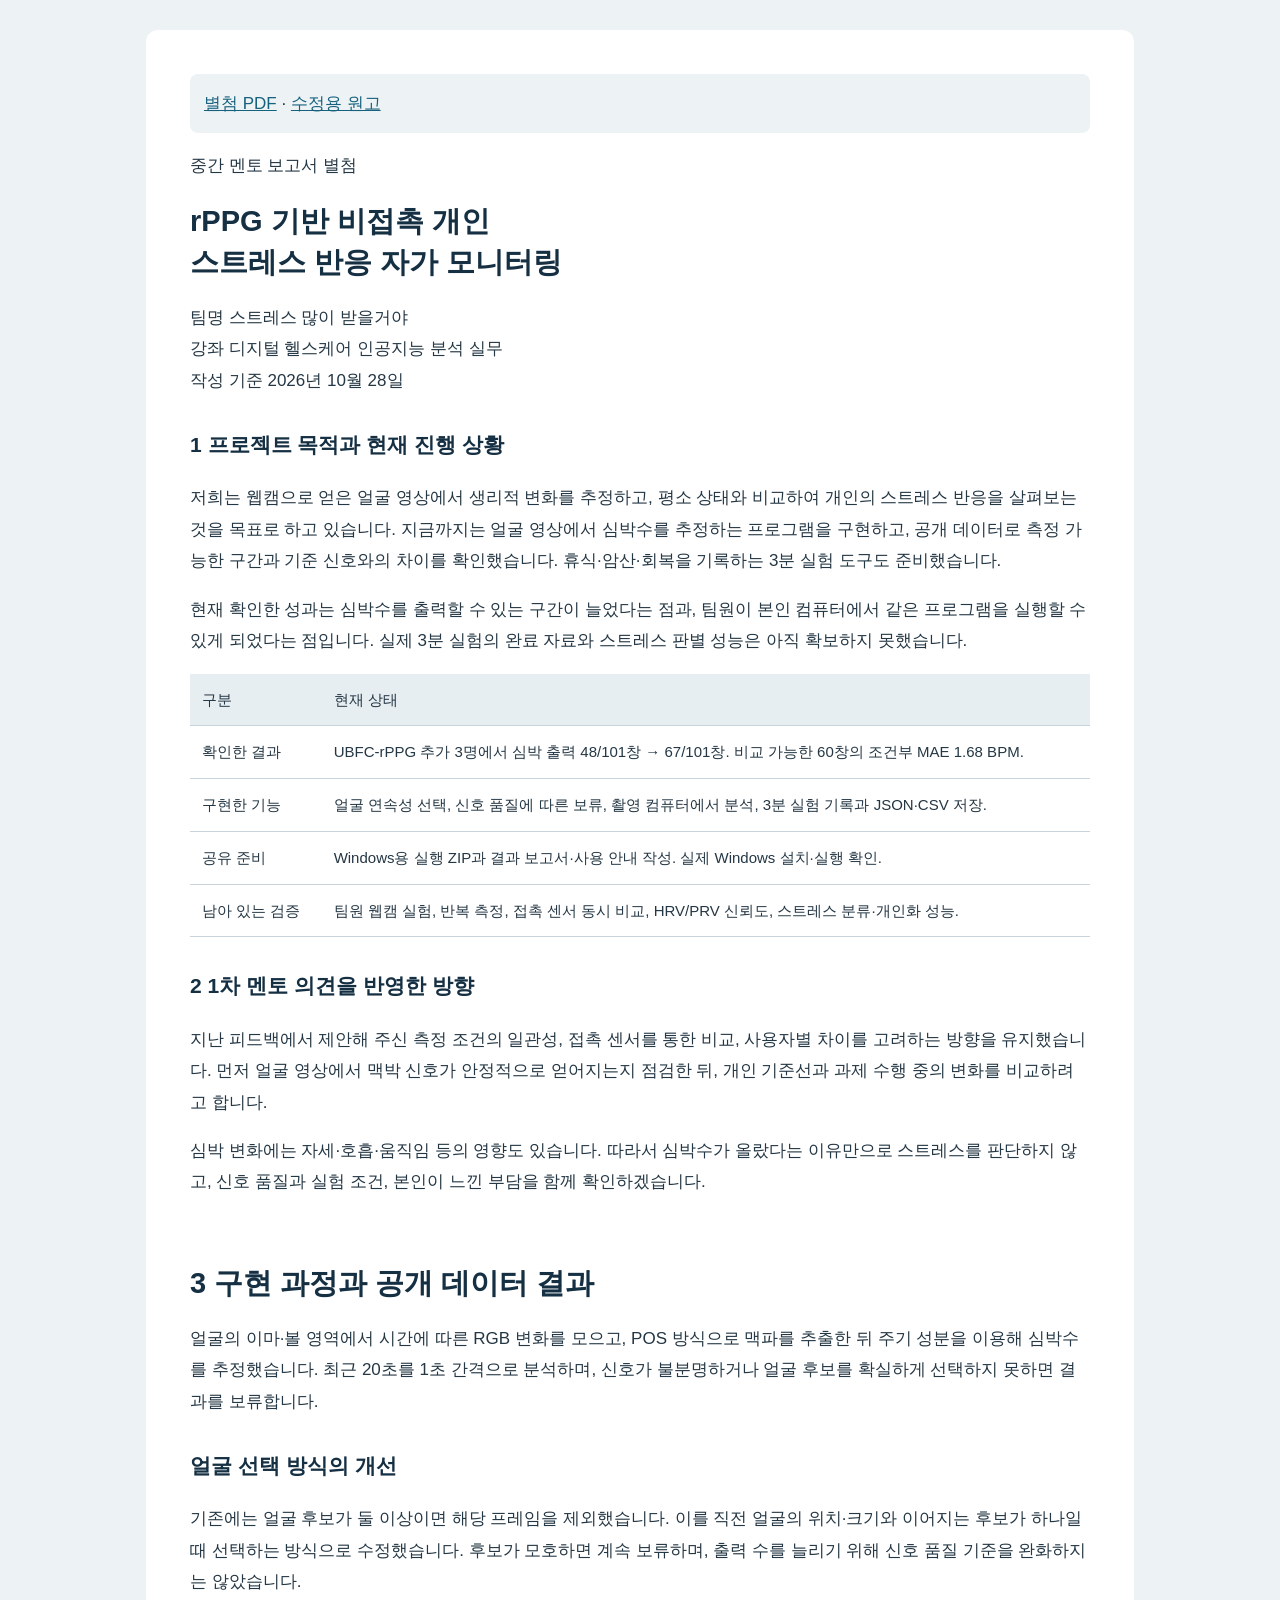
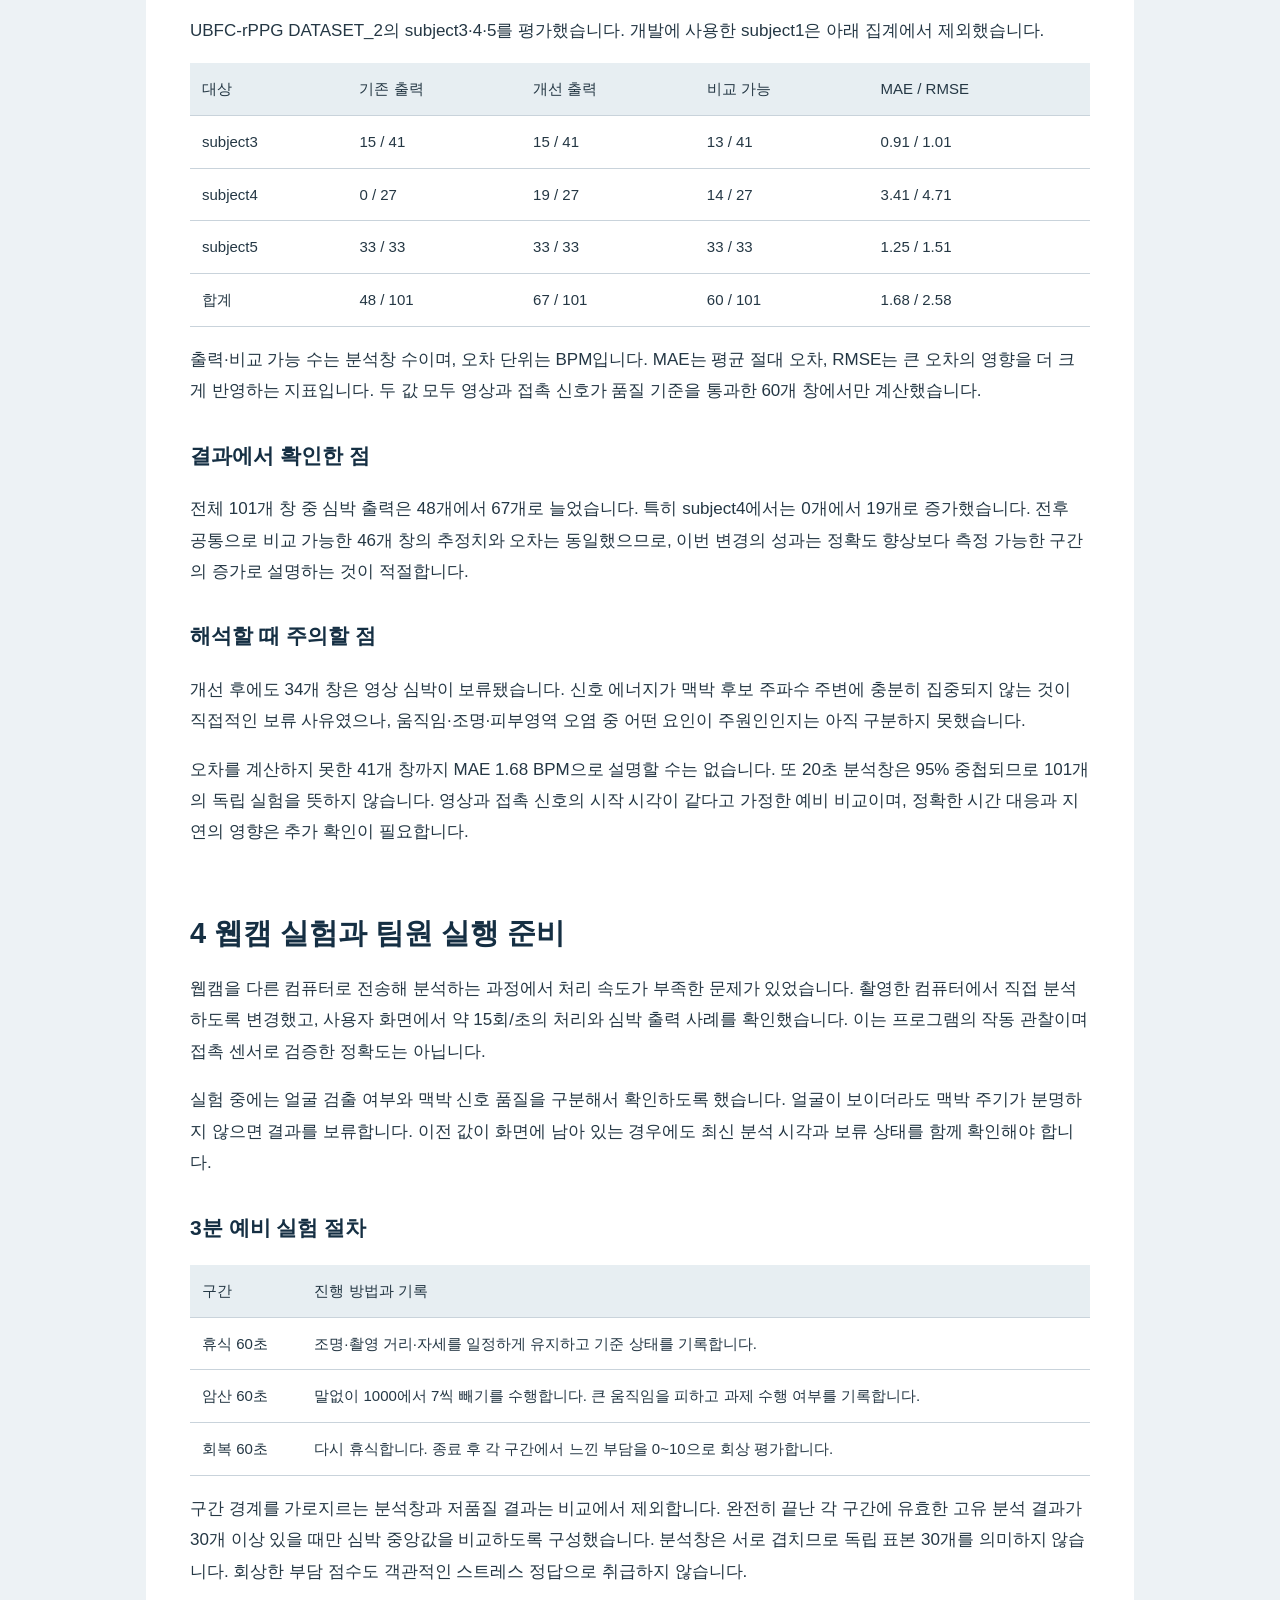
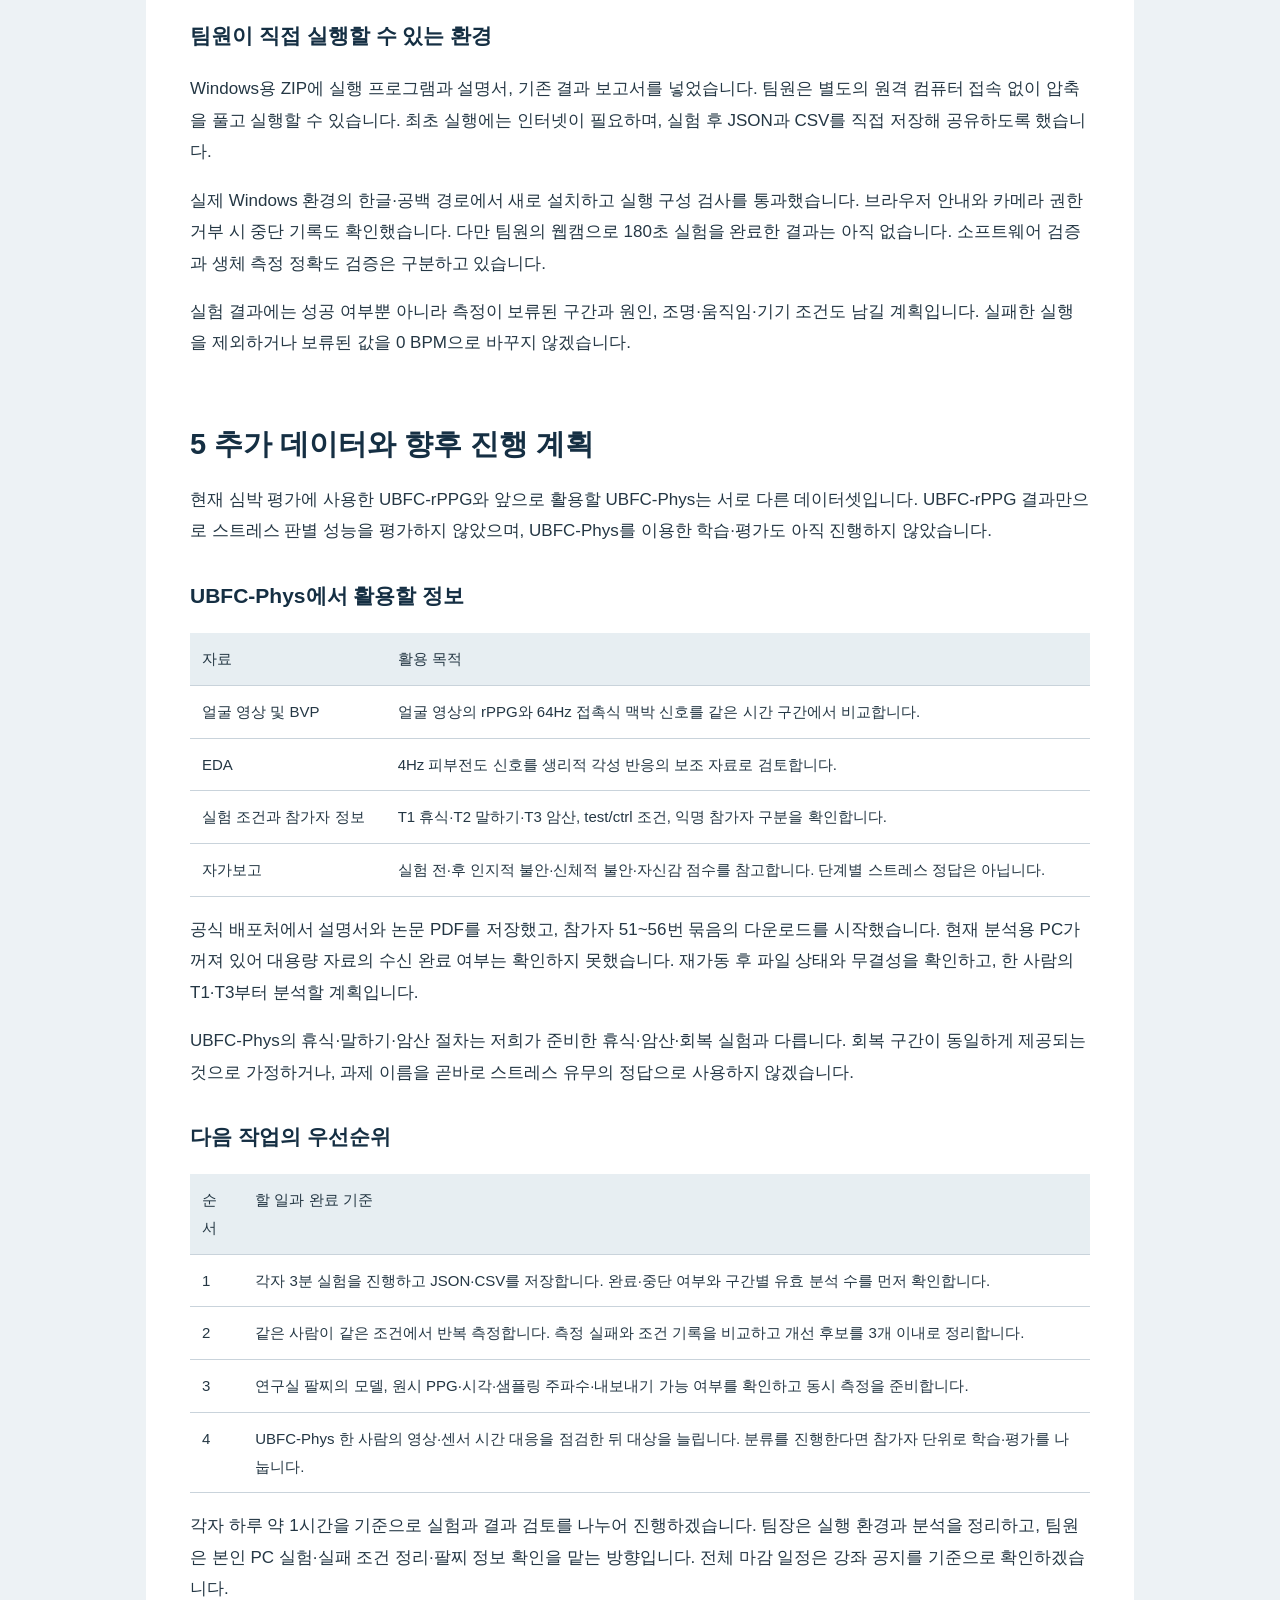
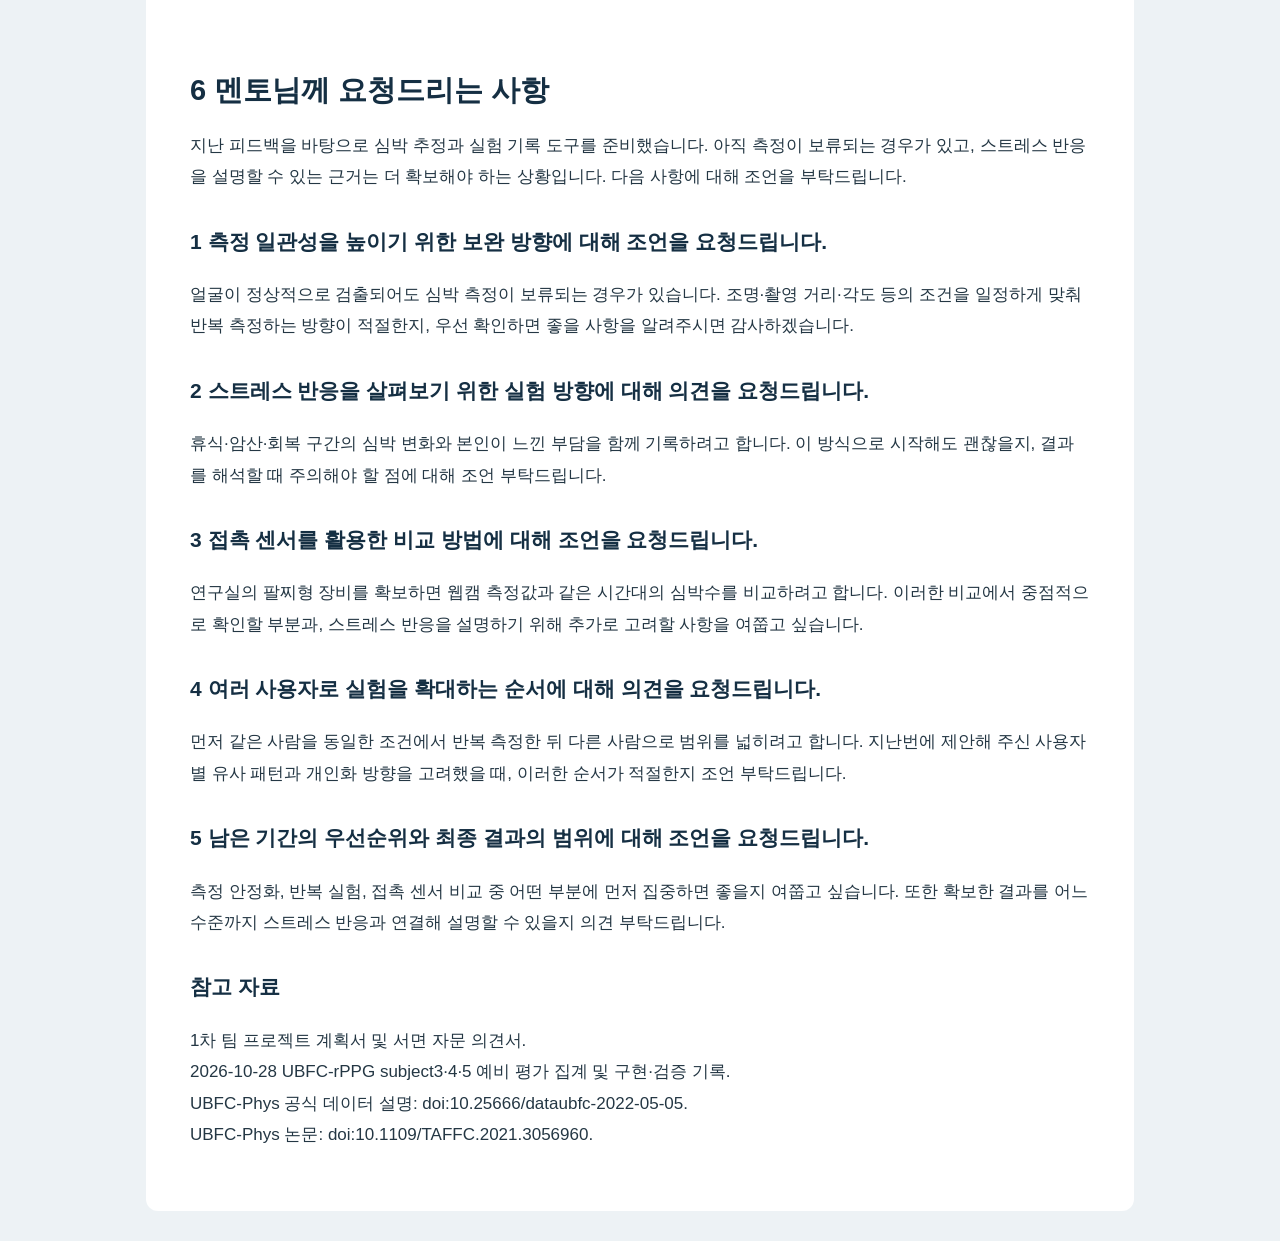
==== commit f2c3321c: "Update midterm report with Windows pilot and dataset preparation" ====
--- a/docs/mentor-report-20261028/index.html
+++ b/docs/mentor-report-20261028/index.html
@@ -1 +1 @@
-<!doctype html><html lang="ko"><meta charset="utf-8"><meta name="viewport" content="width=device-width,initial-scale=1"><title>중간 멘토 보고서</title><style>body{margin:0;background:#eef3f6;color:#253443;font:17px/1.85 -apple-system,BlinkMacSystemFont,sans-serif}main{max-width:940px;margin:32px auto;padding:45px;background:white;border-radius:16px}h1{color:#15354a;line-height:1.4}h2{color:#15354a;margin-top:32px}table{border-collapse:collapse;width:100%;font-size:15px}td{padding:12px;border:1px solid #bdc9d0}tr:first-child{background:#dfeaf0}hr{margin:50px 0;border:0;border-top:2px solid #bdc9d0}a{color:#096984}@media(max-width:650px){main{padding:20px;margin:10px}table{font-size:12px}td{padding:5px}}</style><main><p><a href="멘토보고서_별첨.pdf">별첨 PDF 다운로드</a></p><p>중간 멘토 보고서 | 별첨</p><h1>rPPG 기반 비접촉 개인<br>스트레스 반응 자가 모니터링</h1><p>팀명  스트레스 많이 받을거야<br>강좌  디지털 헬스케어 인공지능 분석 실무<br>작성 기준  2026년 10월 28일</p><h2>1. 목표와 현재 도달한 단계</h2><p>최종 목표는 웹캠으로 추정한 생리적 변화와 개인의 휴식 기준선·자가보고를 함께 관찰하여 스트레스 반응을 자가 모니터링하는 것이다. 현재는 이 목표의 선행 단계인 심박 추정과 신호 품질 관리, 3분 실험 기록 도구를 구현하였다. 스트레스 점수나 진단을 산출하는 시스템은 아직 검증하지 않았다.</p><table><tr><td>구분</td><td>이번 보고서에서 제시할 증거</td></tr><tr><td>확인한 결과</td><td>UBFC-rPPG 추가 3명에서 심박 출력 구간 증가, 기준 신호와의 조건부 예비 비교</td></tr><tr><td>구현한 기능</td><td>얼굴 연속성 선택, 저품질·모호한 후보 보류, 로컬 웹캠 분석, 휴식·암산·회복 기록 및 JSON/CSV 내보내기</td></tr><tr><td>아직 없는 결과</td><td>실제 3분 실험 완료 자료, 접촉 센서 동시 비교, HRV/PRV 신뢰도, 스트레스 분류·개인화 성능</td></tr></table><h2>2. 1차 계획·멘토 의견 반영</h2><p>1차 계획은 개인 기준선과 스트레스 과제 데이터 활용을 포함하였다. 멘토 의견에 따라 조명·각도·움직임 등 측정 조건을 기록하고, 결과를 접촉 센서와 교차 확인하며, 사람별 차이를 분리해 평가하는 방향을 유지한다. 이번 단계에서는 데이터 확보와 품질 확인이 선행되어야 하므로 심박 추정의 작동 범위를 먼저 점검하였다.</p><p>계획서의 UBFC-Phys와 이번 실험의 UBFC-rPPG는 서로 다른 데이터셋이다. 이번 심박 평가 자료를 스트레스 정답 데이터로 사용하지 않았으며, UBFC-Phys를 활용한 스트레스 과제 학습·평가는 미실시 상태이다.</p><h2>심박수를 먼저 확인하는 이유</h2><p>얼굴의 미세한 색 변화에서 맥파를 얻지 못하면 이후의 스트레스 반응 비교도 신뢰할 수 없다. 다만 심박 변화에는 자세, 호흡, 운동, 긴장 등 여러 원인이 있으므로 심박 상승만으로 스트레스를 확정하지 않는다. 품질을 통과한 심박 변화와 조건 기록·자가보고를 함께 해석한다.</p><hr><h1>3. 공개 데이터 예비 실험 결과</h1><p>평가 자료: UBFC-rPPG DATASET_2의 subject3·4·5. 개발에 사용한 subject1은 아래 집계에서 제외하였다. 얼굴 이마·볼 RGB에서 POS 방식으로 맥파를 추출하고, 최근 20초를 1초 간격으로 분석하였다.</p><table><tr><td>대상</td><td>기존 HR 출력</td><td>개선 HR 출력</td><td>비교 가능</td><td>MAE / RMSE</td></tr><tr><td>subject3</td><td>15 / 41</td><td>15 / 41</td><td>13 / 41</td><td>0.91 / 1.01</td></tr><tr><td>subject4</td><td>0 / 27</td><td>19 / 27</td><td>14 / 27</td><td>3.41 / 4.71</td></tr><tr><td>subject5</td><td>33 / 33</td><td>33 / 33</td><td>33 / 33</td><td>1.25 / 1.51</td></tr><tr><td>합계</td><td>48 / 101</td><td>67 / 101</td><td>60 / 101</td><td>1.68 / 2.58</td></tr></table><p>단위: 출력·비교 가능 수는 분석창 수, MAE와 RMSE는 BPM. 오차는 영상·접촉 신호가 모두 품질 기준을 통과한 60개 창에서만 계산한 조건부 값이다. 나머지 41개 창의 오차는 이 수치로 설명할 수 없다.</p><h2>무엇을 바꾸었는가</h2><p>기존 방식은 얼굴 후보가 둘 이상이면 해당 프레임을 제외했다. 개선 방식은 직전 얼굴의 위치·크기와 이어지는 후보가 하나일 때 이를 선택하고, 후보가 모호하면 계속 보류한다. 신호 품질 기준은 출력 수를 늘리기 위해 완화하지 않았다. 이 변경으로 subject4에서 출력 가능한 창이 0개에서 19개로 증가하였다.</p><h2>무엇이 개선되었다고 말할 수 있는가</h2><p>확인한 개선은 측정 가능한 구간의 증가이다. 전후 공통 비교 가능 46개 창에서는 추정치와 오차가 동일했다. 따라서 전체 평균 오차의 차이를 정확도 향상으로 해석하지 않는다. GREEN 방식은 10/101개, POS는 67/101개 창을 출력했으나 공통 비교 가능 창이 7개로 적어 일반적 우월성을 단정하지 않는다.</p><h2>남아 있는 실패와 해석의 한계</h2><p>개선 후에도 영상 심박은 34/101개 창에서 보류되었다. 직접적인 보류 사유는 맥박 후보 주파수 주변에 에너지가 충분히 집중되지 않는 것이며, 움직임·조명·피부영역 오염 중 어느 원인이 지배적인지는 아직 분리하지 못했다. 보류를 0 BPM으로 처리하거나 실패 구간을 숨기지 않는다.</p><p>20초 창은 1초 간격으로 생성되어 95% 중첩된다. 101개의 독립 실험이나 충분한 피험자 수를 확보한 결과가 아니다. 영상·접촉 신호의 시작 0초가 같다고 가정했으며 정확한 시간 대응은 독립 검증하지 못했다. 따라서 이 결과는 예비 비교이며 의료 정확도·스트레스 판별 성능을 의미하지 않는다.</p><hr><h1>4. 스트레스 목표로 이어지는 다음 실험</h1><p>웹캠 전송 병목을 줄이기 위해 촬영 컴퓨터에서 분석하는 경로를 마련했다. 사용자 화면에서 약 15회/초의 응답과 심박 출력 사례가 확인되었지만, 이는 작동 관찰이며 접촉 센서로 검증한 정확도는 아니다. 실제 3분 실험 완료·반복 비교는 다음 단계이다.</p><table><tr><td>구간</td><td>실행 내용과 기록</td></tr><tr><td>휴식 60초</td><td>같은 조명·거리·자세로 앉아 기준 상태 기록</td></tr><tr><td>무음 암산 60초</td><td>1000에서 7씩 빼기. 말하기·큰 움직임은 피하고 실제 수행 여부 기록</td></tr><tr><td>회복 60초</td><td>다시 휴식. 종료 후 구간별 주관적 부담을 0~10으로 회상 평가</td></tr></table><p>도구는 구간 경계에 걸친 분석창과 저품질 분석을 비교에서 제외한다. 완전히 끝난 각 구간에 중복되지 않은 유효 분석 결과가 30개 이상 있을 때만 심박 중앙값 차이를 비교한다. 이 결과들은 서로 중첩되므로 독립 표본 30개를 뜻하지 않는다. 자가보고 역시 회상값이며 스트레스의 객관적 정답으로 취급하지 않는다.</p><h2>실행 순서와 역할 제안</h2><table><tr><td>시점</td><td>할 일 / 완료 기준</td></tr><tr><td>다음 작업일</td><td>팀장: 3분 실험 1회 수행·내보내기. 완료 여부, 구간별 유효 수·보류 사유, 자가보고와 조건 기록 확인</td></tr><tr><td>그다음 작업일</td><td>팀원: 결과 표 읽기, 실패 원인 후보와 확인 방법 각 3개 이내 정리. 연구실 팔찌 모델·원시 신호·시각·내보내기 가능 여부 확인</td></tr><tr><td>중간 피드백 전</td><td>같은 조건으로 반복 가능 여부 점검. 실패한 실행도 남기고, 멘토에게 라벨·최소 표본·센서 비교 설계 자문</td></tr><tr><td>중간 피드백 이후</td><td>가능한 접촉 센서로 시간 대응을 확인. 참여자·반복 수 확장 후 개인 기준선 비교 및 과제 데이터 평가 범위 결정</td></tr></table><p>각자 하루 약 1시간을 기준으로 하며 시험과 일정을 우선한다. 1차 계획서의 10/30 2차 멘토링, 11/13 최종자료, 12/4 발표 일정은 최신 강좌 공지와 대조한 뒤 확정한다. 10/30을 프로젝트 전체 종료일로 두지 않는다.</p><hr><h1>5. 멘토님께 여쭙고 싶은 점</h1><p>지난번에 말씀해 주신 측정 조건의 일관성과 접촉 센서 비교의 필요성을 바탕으로, 우선 웹캠에서 얼굴이 잘 잡히는지와 심박수가 어느 정도 안정적으로 나오는지를 확인해 보았습니다. 얼굴 후보를 선택하는 방식을 수정한 뒤 심박수가 나오는 구간은 늘었지만, 얼굴이 잘 잡혀 있어도 맥박 신호가 뚜렷하지 않아 측정이 보류되는 경우는 아직 남아 있습니다.</p><p>저희가 최종적으로 하려는 것은 심박수를 보여 주는 것에서 더 나아가, 평소 상태와 비교했을 때 개인의 스트레스 반응에 어떤 변화가 있는지 살펴보는 것입니다. 이를 위해 휴식·암산·회복 구간을 나누어 심박 변화와 본인이 느낀 부담을 함께 기록하는 실험을 준비하고 있습니다. 다만 아직 실제 실험을 끝내고 결과를 비교한 단계는 아니며, 심박 변화만으로 스트레스를 판단할 수 있는지도 조심스럽게 보고 있습니다.</p><p>접촉 센서와의 비교도 필요하다고 생각하고 있지만, 현재는 연구실에서 사용할 수 있는 팔찌가 어떤 데이터를 제공하는지부터 확인해야 하는 상황입니다. 조명이나 움직임이 영향을 줄 수 있다고 생각하지만 측정이 보류되는 원인을 아직 구분하지 못해, 지금은 측정을 더 안정적으로 만드는 데 집중해야 할지, 우선 같은 조건에서 실험을 반복하며 변화를 확인해 보는 것이 좋을지 고민하고 있습니다.</p><p>이런 상황에서 저희가 준비한 실험이 개인의 스트레스 반응을 살펴보는 방향으로 적절한지 여쭙고 싶습니다. 또 남은 기간에 모든 부분을 한꺼번에 진행하기는 어려울 것 같아, 측정 조건 정리와 반복 실험, 접촉 센서 비교 중 어떤 부분을 먼저 보완하면 좋을지 조언을 부탁드립니다. 현재 결과를 설명할 때 어느 정도까지 말할 수 있고 어떤 부분은 아직 판단을 보류하는 것이 좋을지도 의견을 주시면 이후 실험과 보고서에 반영하겠습니다.</p><p>근거 자료: 1차 팀 프로젝트 계획서, 1차 서면 자문 의견서, 2026-10-28 실험 summary.json 및 TEAM_UPDATE_2026-10-28.txt, 현재 웹캠·3분 실험 구현. 소프트웨어 검증: Python 224개 및 Node 78개 통과(독립 검증 포함). 테스트 통과는 생체 정확도의 증거가 아니다.</p></main></html>+<!doctype html><html lang="ko"><meta charset="utf-8"><meta name="viewport" content="width=device-width,initial-scale=1"><title>중간 멘토 보고서</title><style>body{margin:0;background:#edf2f5;color:#243744;font:17px/1.85 -apple-system,BlinkMacSystemFont,Segoe UI,sans-serif}main{max-width:900px;margin:30px auto;background:white;padding:44px;border-radius:12px}h1{font-size:29px;line-height:1.4;color:#152f43}h2{font-size:21px;margin-top:30px;color:#152f43}.table-wrap{overflow:auto}table{border-collapse:collapse;width:100%;font-size:15px}td{padding:12px;border-bottom:1px solid #c9d3db;vertical-align:top}tr:first-child{background:#e7eef2}.break{margin-top:65px}a{color:#16617d}.downloads{background:#edf2f5;padding:14px;border-radius:8px}@media(max-width:650px){main{margin:0;padding:20px}td{padding:8px}}</style><main><nav class="downloads"><a href="멘토보고서_별첨.pdf">별첨 PDF</a> · <a href="멘토보고서_별첨.txt">수정용 원고</a></nav><p>중간 멘토 보고서 별첨</p><h1>rPPG 기반 비접촉 개인<br>스트레스 반응 자가 모니터링</h1><p>팀명  스트레스 많이 받을거야<br>강좌  디지털 헬스케어 인공지능 분석 실무<br>작성 기준  2026년 10월 28일</p><h2>1 프로젝트 목적과 현재 진행 상황</h2><p>저희는 웹캠으로 얻은 얼굴 영상에서 생리적 변화를 추정하고, 평소 상태와 비교하여 개인의 스트레스 반응을 살펴보는 것을 목표로 하고 있습니다. 지금까지는 얼굴 영상에서 심박수를 추정하는 프로그램을 구현하고, 공개 데이터로 측정 가능한 구간과 기준 신호와의 차이를 확인했습니다. 휴식·암산·회복을 기록하는 3분 실험 도구도 준비했습니다.</p><p>현재 확인한 성과는 심박수를 출력할 수 있는 구간이 늘었다는 점과, 팀원이 본인 컴퓨터에서 같은 프로그램을 실행할 수 있게 되었다는 점입니다. 실제 3분 실험의 완료 자료와 스트레스 판별 성능은 아직 확보하지 못했습니다.</p><div class="table-wrap"><table><tr><td>구분</td><td>현재 상태</td></tr><tr><td>확인한 결과</td><td>UBFC-rPPG 추가 3명에서 심박 출력 48/101창 → 67/101창. 비교 가능한 60창의 조건부 MAE 1.68 BPM.</td></tr><tr><td>구현한 기능</td><td>얼굴 연속성 선택, 신호 품질에 따른 보류, 촬영 컴퓨터에서 분석, 3분 실험 기록과 JSON·CSV 저장.</td></tr><tr><td>공유 준비</td><td>Windows용 실행 ZIP과 결과 보고서·사용 안내 작성. 실제 Windows 설치·실행 확인.</td></tr><tr><td>남아 있는 검증</td><td>팀원 웹캠 실험, 반복 측정, 접촉 센서 동시 비교, HRV/PRV 신뢰도, 스트레스 분류·개인화 성능.</td></tr></table></div><h2>2 1차 멘토 의견을 반영한 방향</h2><p>지난 피드백에서 제안해 주신 측정 조건의 일관성, 접촉 센서를 통한 비교, 사용자별 차이를 고려하는 방향을 유지했습니다. 먼저 얼굴 영상에서 맥박 신호가 안정적으로 얻어지는지 점검한 뒤, 개인 기준선과 과제 수행 중의 변화를 비교하려고 합니다.</p><p>심박 변화에는 자세·호흡·움직임 등의 영향도 있습니다. 따라서 심박수가 올랐다는 이유만으로 스트레스를 판단하지 않고, 신호 품질과 실험 조건, 본인이 느낀 부담을 함께 확인하겠습니다.</p><section class="break"></section><h1>3 구현 과정과 공개 데이터 결과</h1><p>얼굴의 이마·볼 영역에서 시간에 따른 RGB 변화를 모으고, POS 방식으로 맥파를 추출한 뒤 주기 성분을 이용해 심박수를 추정했습니다. 최근 20초를 1초 간격으로 분석하며, 신호가 불분명하거나 얼굴 후보를 확실하게 선택하지 못하면 결과를 보류합니다.</p><h2>얼굴 선택 방식의 개선</h2><p>기존에는 얼굴 후보가 둘 이상이면 해당 프레임을 제외했습니다. 이를 직전 얼굴의 위치·크기와 이어지는 후보가 하나일 때 선택하는 방식으로 수정했습니다. 후보가 모호하면 계속 보류하며, 출력 수를 늘리기 위해 신호 품질 기준을 완화하지는 않았습니다.</p><p>UBFC-rPPG DATASET_2의 subject3·4·5를 평가했습니다. 개발에 사용한 subject1은 아래 집계에서 제외했습니다.</p><div class="table-wrap"><table><tr><td>대상</td><td>기존 출력</td><td>개선 출력</td><td>비교 가능</td><td>MAE / RMSE</td></tr><tr><td>subject3</td><td>15 / 41</td><td>15 / 41</td><td>13 / 41</td><td>0.91 / 1.01</td></tr><tr><td>subject4</td><td>0 / 27</td><td>19 / 27</td><td>14 / 27</td><td>3.41 / 4.71</td></tr><tr><td>subject5</td><td>33 / 33</td><td>33 / 33</td><td>33 / 33</td><td>1.25 / 1.51</td></tr><tr><td>합계</td><td>48 / 101</td><td>67 / 101</td><td>60 / 101</td><td>1.68 / 2.58</td></tr></table></div><p>출력·비교 가능 수는 분석창 수이며, 오차 단위는 BPM입니다. MAE는 평균 절대 오차, RMSE는 큰 오차의 영향을 더 크게 반영하는 지표입니다. 두 값 모두 영상과 접촉 신호가 품질 기준을 통과한 60개 창에서만 계산했습니다.</p><h2>결과에서 확인한 점</h2><p>전체 101개 창 중 심박 출력은 48개에서 67개로 늘었습니다. 특히 subject4에서는 0개에서 19개로 증가했습니다. 전후 공통으로 비교 가능한 46개 창의 추정치와 오차는 동일했으므로, 이번 변경의 성과는 정확도 향상보다 측정 가능한 구간의 증가로 설명하는 것이 적절합니다.</p><h2>해석할 때 주의할 점</h2><p>개선 후에도 34개 창은 영상 심박이 보류됐습니다. 신호 에너지가 맥박 후보 주파수 주변에 충분히 집중되지 않는 것이 직접적인 보류 사유였으나, 움직임·조명·피부영역 오염 중 어떤 요인이 주원인인지는 아직 구분하지 못했습니다.</p><p>오차를 계산하지 못한 41개 창까지 MAE 1.68 BPM으로 설명할 수는 없습니다. 또 20초 분석창은 95% 중첩되므로 101개의 독립 실험을 뜻하지 않습니다. 영상과 접촉 신호의 시작 시각이 같다고 가정한 예비 비교이며, 정확한 시간 대응과 지연의 영향은 추가 확인이 필요합니다.</p><section class="break"></section><h1>4 웹캠 실험과 팀원 실행 준비</h1><p>웹캠을 다른 컴퓨터로 전송해 분석하는 과정에서 처리 속도가 부족한 문제가 있었습니다. 촬영한 컴퓨터에서 직접 분석하도록 변경했고, 사용자 화면에서 약 15회/초의 처리와 심박 출력 사례를 확인했습니다. 이는 프로그램의 작동 관찰이며 접촉 센서로 검증한 정확도는 아닙니다.</p><p>실험 중에는 얼굴 검출 여부와 맥박 신호 품질을 구분해서 확인하도록 했습니다. 얼굴이 보이더라도 맥박 주기가 분명하지 않으면 결과를 보류합니다. 이전 값이 화면에 남아 있는 경우에도 최신 분석 시각과 보류 상태를 함께 확인해야 합니다.</p><h2>3분 예비 실험 절차</h2><div class="table-wrap"><table><tr><td>구간</td><td>진행 방법과 기록</td></tr><tr><td>휴식 60초</td><td>조명·촬영 거리·자세를 일정하게 유지하고 기준 상태를 기록합니다.</td></tr><tr><td>암산 60초</td><td>말없이 1000에서 7씩 빼기를 수행합니다. 큰 움직임을 피하고 과제 수행 여부를 기록합니다.</td></tr><tr><td>회복 60초</td><td>다시 휴식합니다. 종료 후 각 구간에서 느낀 부담을 0~10으로 회상 평가합니다.</td></tr></table></div><p>구간 경계를 가로지르는 분석창과 저품질 결과는 비교에서 제외합니다. 완전히 끝난 각 구간에 유효한 고유 분석 결과가 30개 이상 있을 때만 심박 중앙값을 비교하도록 구성했습니다. 분석창은 서로 겹치므로 독립 표본 30개를 의미하지 않습니다. 회상한 부담 점수도 객관적인 스트레스 정답으로 취급하지 않습니다.</p><h2>팀원이 직접 실행할 수 있는 환경</h2><p>Windows용 ZIP에 실행 프로그램과 설명서, 기존 결과 보고서를 넣었습니다. 팀원은 별도의 원격 컴퓨터 접속 없이 압축을 풀고 실행할 수 있습니다. 최초 실행에는 인터넷이 필요하며, 실험 후 JSON과 CSV를 직접 저장해 공유하도록 했습니다.</p><p>실제 Windows 환경의 한글·공백 경로에서 새로 설치하고 실행 구성 검사를 통과했습니다. 브라우저 안내와 카메라 권한 거부 시 중단 기록도 확인했습니다. 다만 팀원의 웹캠으로 180초 실험을 완료한 결과는 아직 없습니다. 소프트웨어 검증과 생체 측정 정확도 검증은 구분하고 있습니다.</p><p>실험 결과에는 성공 여부뿐 아니라 측정이 보류된 구간과 원인, 조명·움직임·기기 조건도 남길 계획입니다. 실패한 실행을 제외하거나 보류된 값을 0 BPM으로 바꾸지 않겠습니다.</p><section class="break"></section><h1>5 추가 데이터와 향후 진행 계획</h1><p>현재 심박 평가에 사용한 UBFC-rPPG와 앞으로 활용할 UBFC-Phys는 서로 다른 데이터셋입니다. UBFC-rPPG 결과만으로 스트레스 판별 성능을 평가하지 않았으며, UBFC-Phys를 이용한 학습·평가도 아직 진행하지 않았습니다.</p><h2>UBFC-Phys에서 활용할 정보</h2><div class="table-wrap"><table><tr><td>자료</td><td>활용 목적</td></tr><tr><td>얼굴 영상 및 BVP</td><td>얼굴 영상의 rPPG와 64Hz 접촉식 맥박 신호를 같은 시간 구간에서 비교합니다.</td></tr><tr><td>EDA</td><td>4Hz 피부전도 신호를 생리적 각성 반응의 보조 자료로 검토합니다.</td></tr><tr><td>실험 조건과 참가자 정보</td><td>T1 휴식·T2 말하기·T3 암산, test/ctrl 조건, 익명 참가자 구분을 확인합니다.</td></tr><tr><td>자가보고</td><td>실험 전·후 인지적 불안·신체적 불안·자신감 점수를 참고합니다. 단계별 스트레스 정답은 아닙니다.</td></tr></table></div><p>공식 배포처에서 설명서와 논문 PDF를 저장했고, 참가자 51~56번 묶음의 다운로드를 시작했습니다. 현재 분석용 PC가 꺼져 있어 대용량 자료의 수신 완료 여부는 확인하지 못했습니다. 재가동 후 파일 상태와 무결성을 확인하고, 한 사람의 T1·T3부터 분석할 계획입니다.</p><p>UBFC-Phys의 휴식·말하기·암산 절차는 저희가 준비한 휴식·암산·회복 실험과 다릅니다. 회복 구간이 동일하게 제공되는 것으로 가정하거나, 과제 이름을 곧바로 스트레스 유무의 정답으로 사용하지 않겠습니다.</p><h2>다음 작업의 우선순위</h2><div class="table-wrap"><table><tr><td>순서</td><td>할 일과 완료 기준</td></tr><tr><td>1</td><td>각자 3분 실험을 진행하고 JSON·CSV를 저장합니다. 완료·중단 여부와 구간별 유효 분석 수를 먼저 확인합니다.</td></tr><tr><td>2</td><td>같은 사람이 같은 조건에서 반복 측정합니다. 측정 실패와 조건 기록을 비교하고 개선 후보를 3개 이내로 정리합니다.</td></tr><tr><td>3</td><td>연구실 팔찌의 모델, 원시 PPG·시각·샘플링 주파수·내보내기 가능 여부를 확인하고 동시 측정을 준비합니다.</td></tr><tr><td>4</td><td>UBFC-Phys 한 사람의 영상·센서 시간 대응을 점검한 뒤 대상을 늘립니다. 분류를 진행한다면 참가자 단위로 학습·평가를 나눕니다.</td></tr></table></div><p>각자 하루 약 1시간을 기준으로 실험과 결과 검토를 나누어 진행하겠습니다. 팀장은 실행 환경과 분석을 정리하고, 팀원은 본인 PC 실험·실패 조건 정리·팔찌 정보 확인을 맡는 방향입니다. 전체 마감 일정은 강좌 공지를 기준으로 확인하겠습니다.</p><section class="break"></section><h1>6 멘토님께 요청드리는 사항</h1><p>지난 피드백을 바탕으로 심박 추정과 실험 기록 도구를 준비했습니다. 아직 측정이 보류되는 경우가 있고, 스트레스 반응을 설명할 수 있는 근거는 더 확보해야 하는 상황입니다. 다음 사항에 대해 조언을 부탁드립니다.</p><h2>1 측정 일관성을 높이기 위한 보완 방향에 대해 조언을 요청드립니다.</h2><p>얼굴이 정상적으로 검출되어도 심박 측정이 보류되는 경우가 있습니다. 조명·촬영 거리·각도 등의 조건을 일정하게 맞춰 반복 측정하는 방향이 적절한지, 우선 확인하면 좋을 사항을 알려주시면 감사하겠습니다.</p><h2>2 스트레스 반응을 살펴보기 위한 실험 방향에 대해 의견을 요청드립니다.</h2><p>휴식·암산·회복 구간의 심박 변화와 본인이 느낀 부담을 함께 기록하려고 합니다. 이 방식으로 시작해도 괜찮을지, 결과를 해석할 때 주의해야 할 점에 대해 조언 부탁드립니다.</p><h2>3 접촉 센서를 활용한 비교 방법에 대해 조언을 요청드립니다.</h2><p>연구실의 팔찌형 장비를 확보하면 웹캠 측정값과 같은 시간대의 심박수를 비교하려고 합니다. 이러한 비교에서 중점적으로 확인할 부분과, 스트레스 반응을 설명하기 위해 추가로 고려할 사항을 여쭙고 싶습니다.</p><h2>4 여러 사용자로 실험을 확대하는 순서에 대해 의견을 요청드립니다.</h2><p>먼저 같은 사람을 동일한 조건에서 반복 측정한 뒤 다른 사람으로 범위를 넓히려고 합니다. 지난번에 제안해 주신 사용자별 유사 패턴과 개인화 방향을 고려했을 때, 이러한 순서가 적절한지 조언 부탁드립니다.</p><h2>5 남은 기간의 우선순위와 최종 결과의 범위에 대해 조언을 요청드립니다.</h2><p>측정 안정화, 반복 실험, 접촉 센서 비교 중 어떤 부분에 먼저 집중하면 좋을지 여쭙고 싶습니다. 또한 확보한 결과를 어느 수준까지 스트레스 반응과 연결해 설명할 수 있을지 의견 부탁드립니다.</p><h2>참고 자료</h2><p>1차 팀 프로젝트 계획서 및 서면 자문 의견서.<br>2026-10-28 UBFC-rPPG subject3·4·5 예비 평가 집계 및 구현·검증 기록.<br>UBFC-Phys 공식 데이터 설명: doi:10.25666/dataubfc-2022-05-05.<br>UBFC-Phys 논문: doi:10.1109/TAFFC.2021.3056960.</p></main></html>
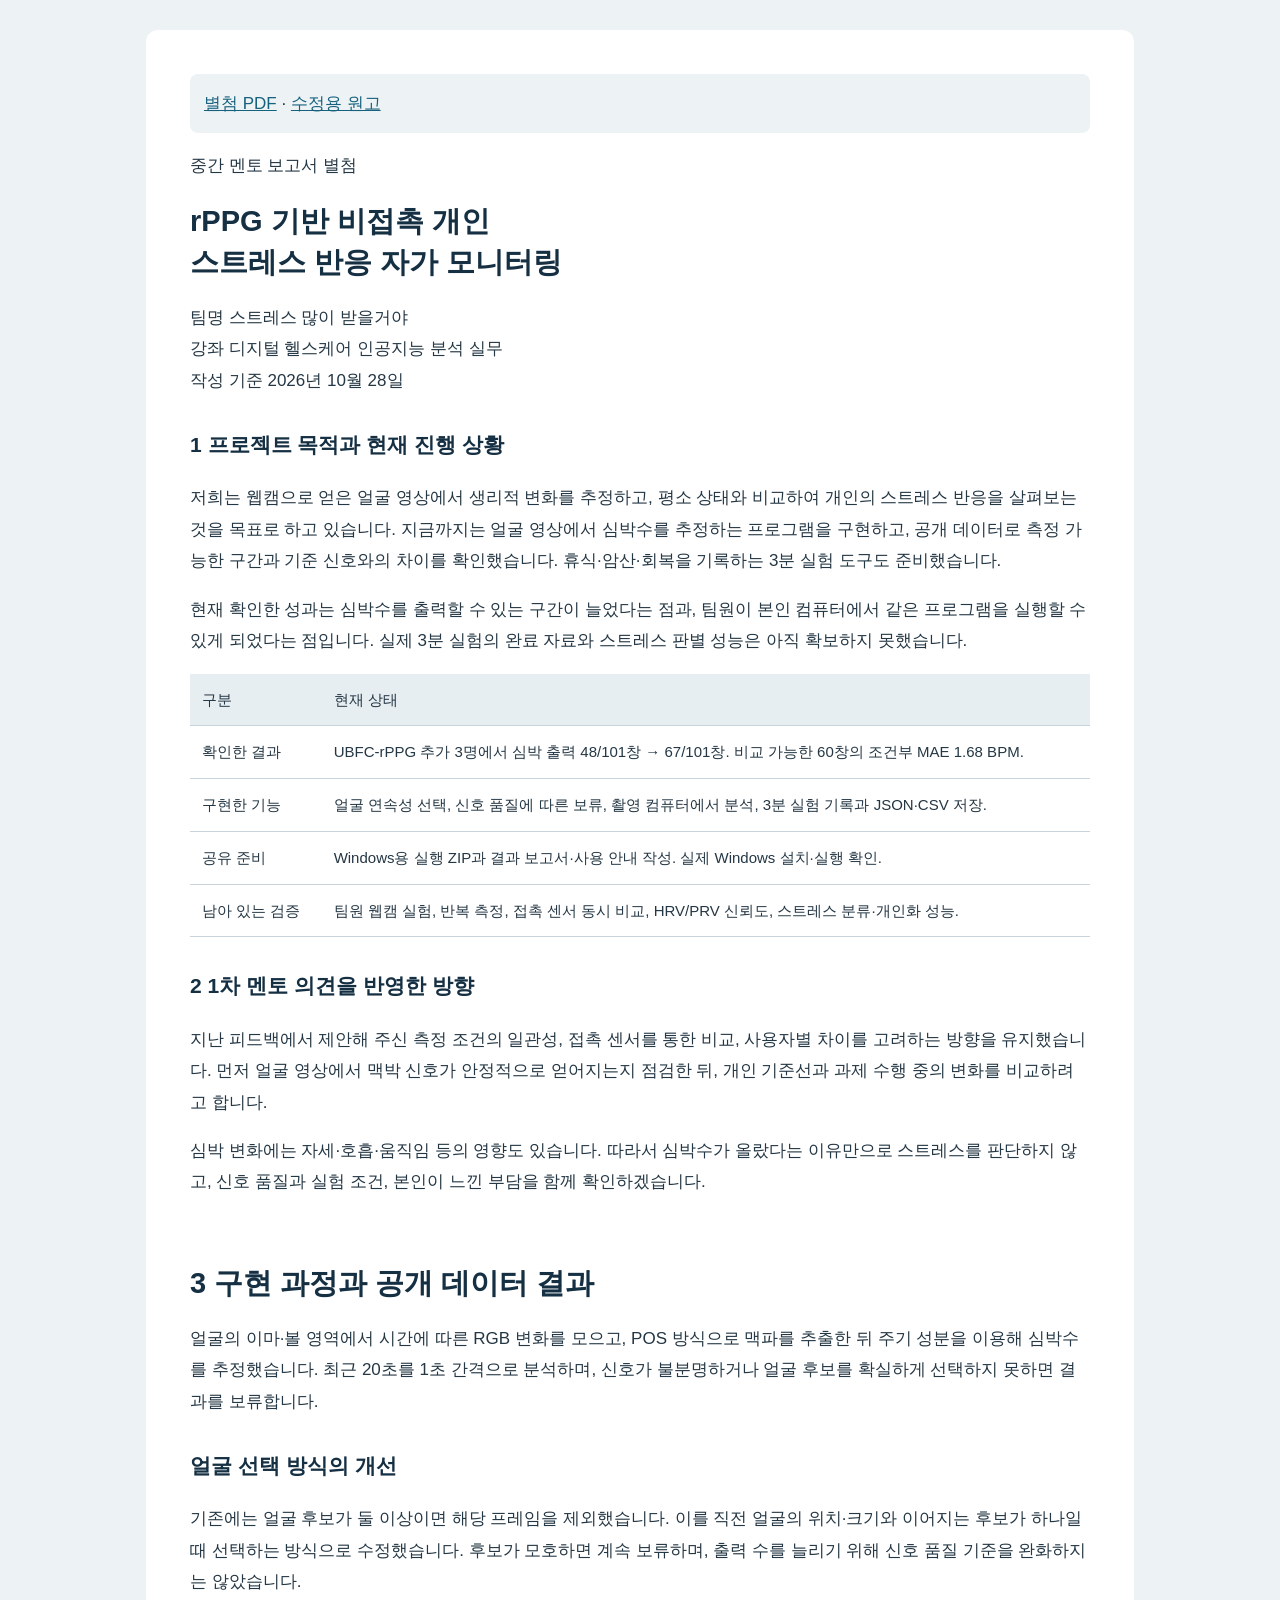
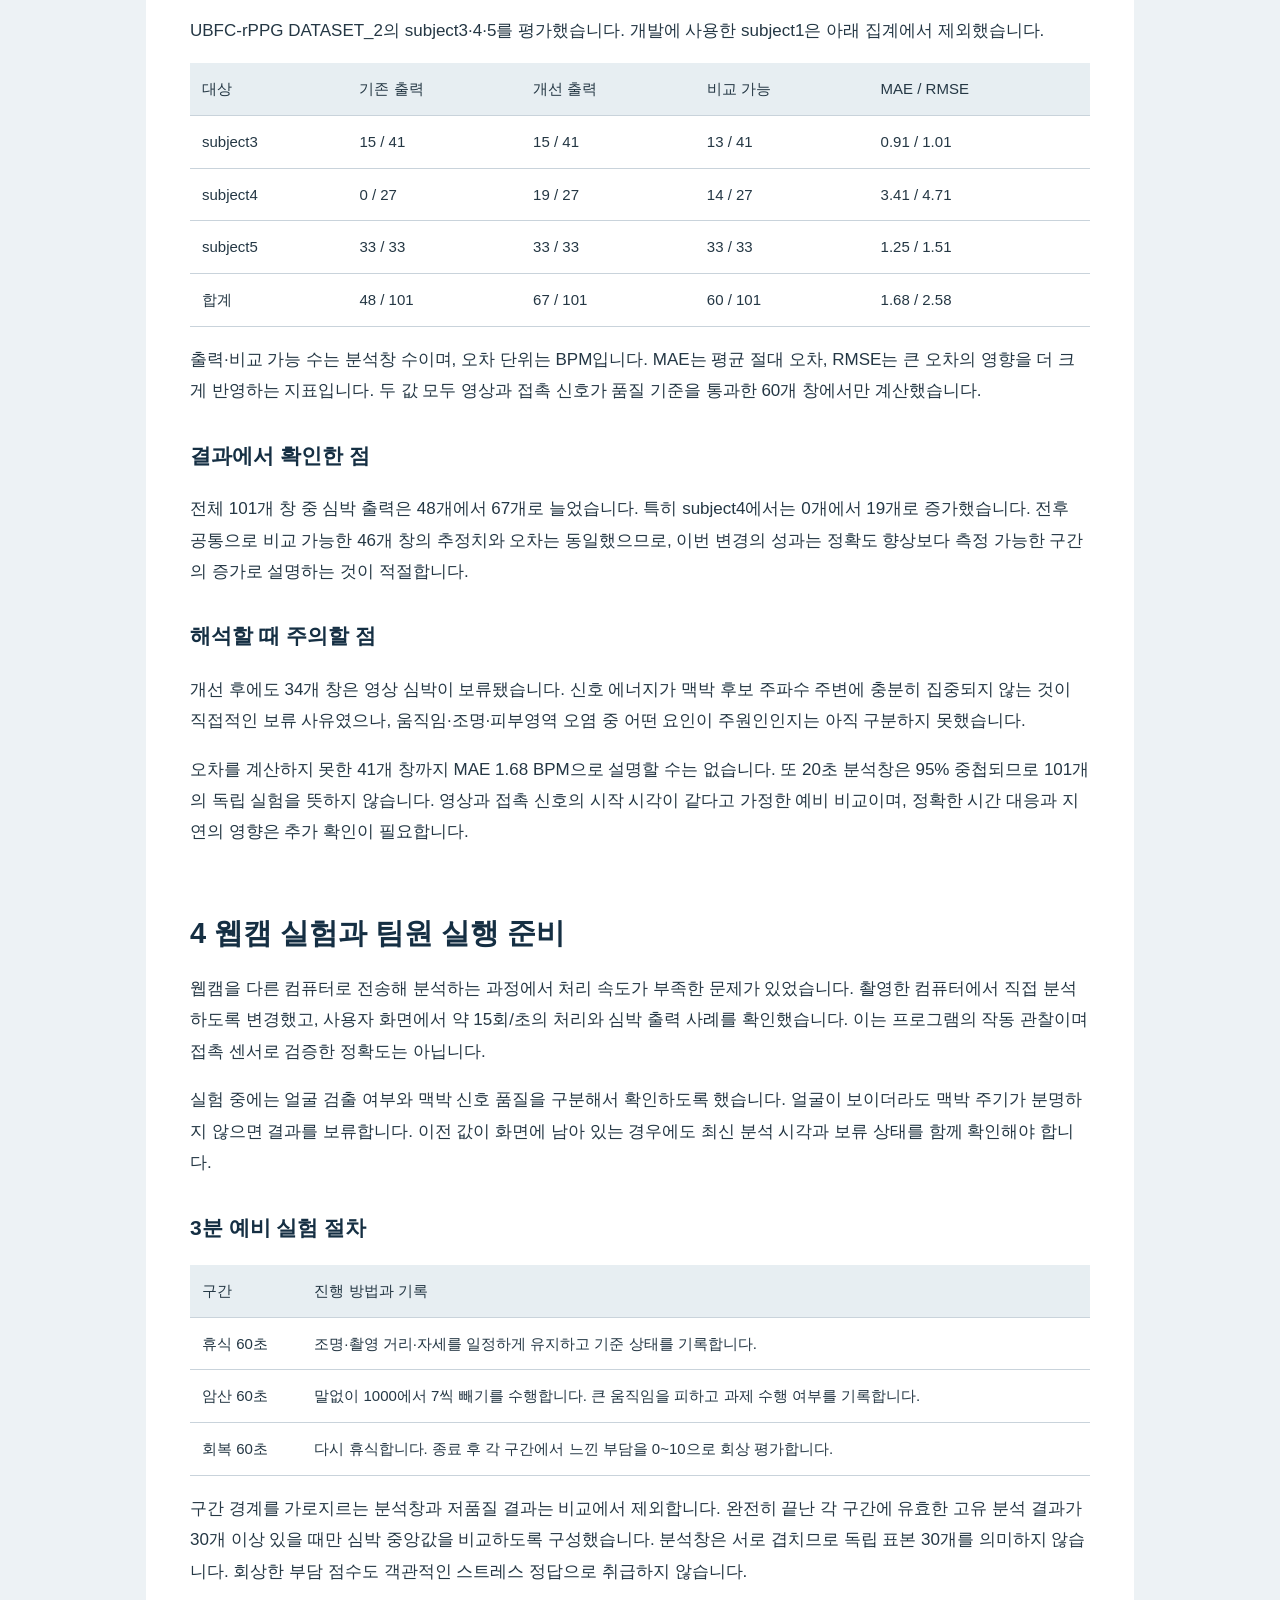
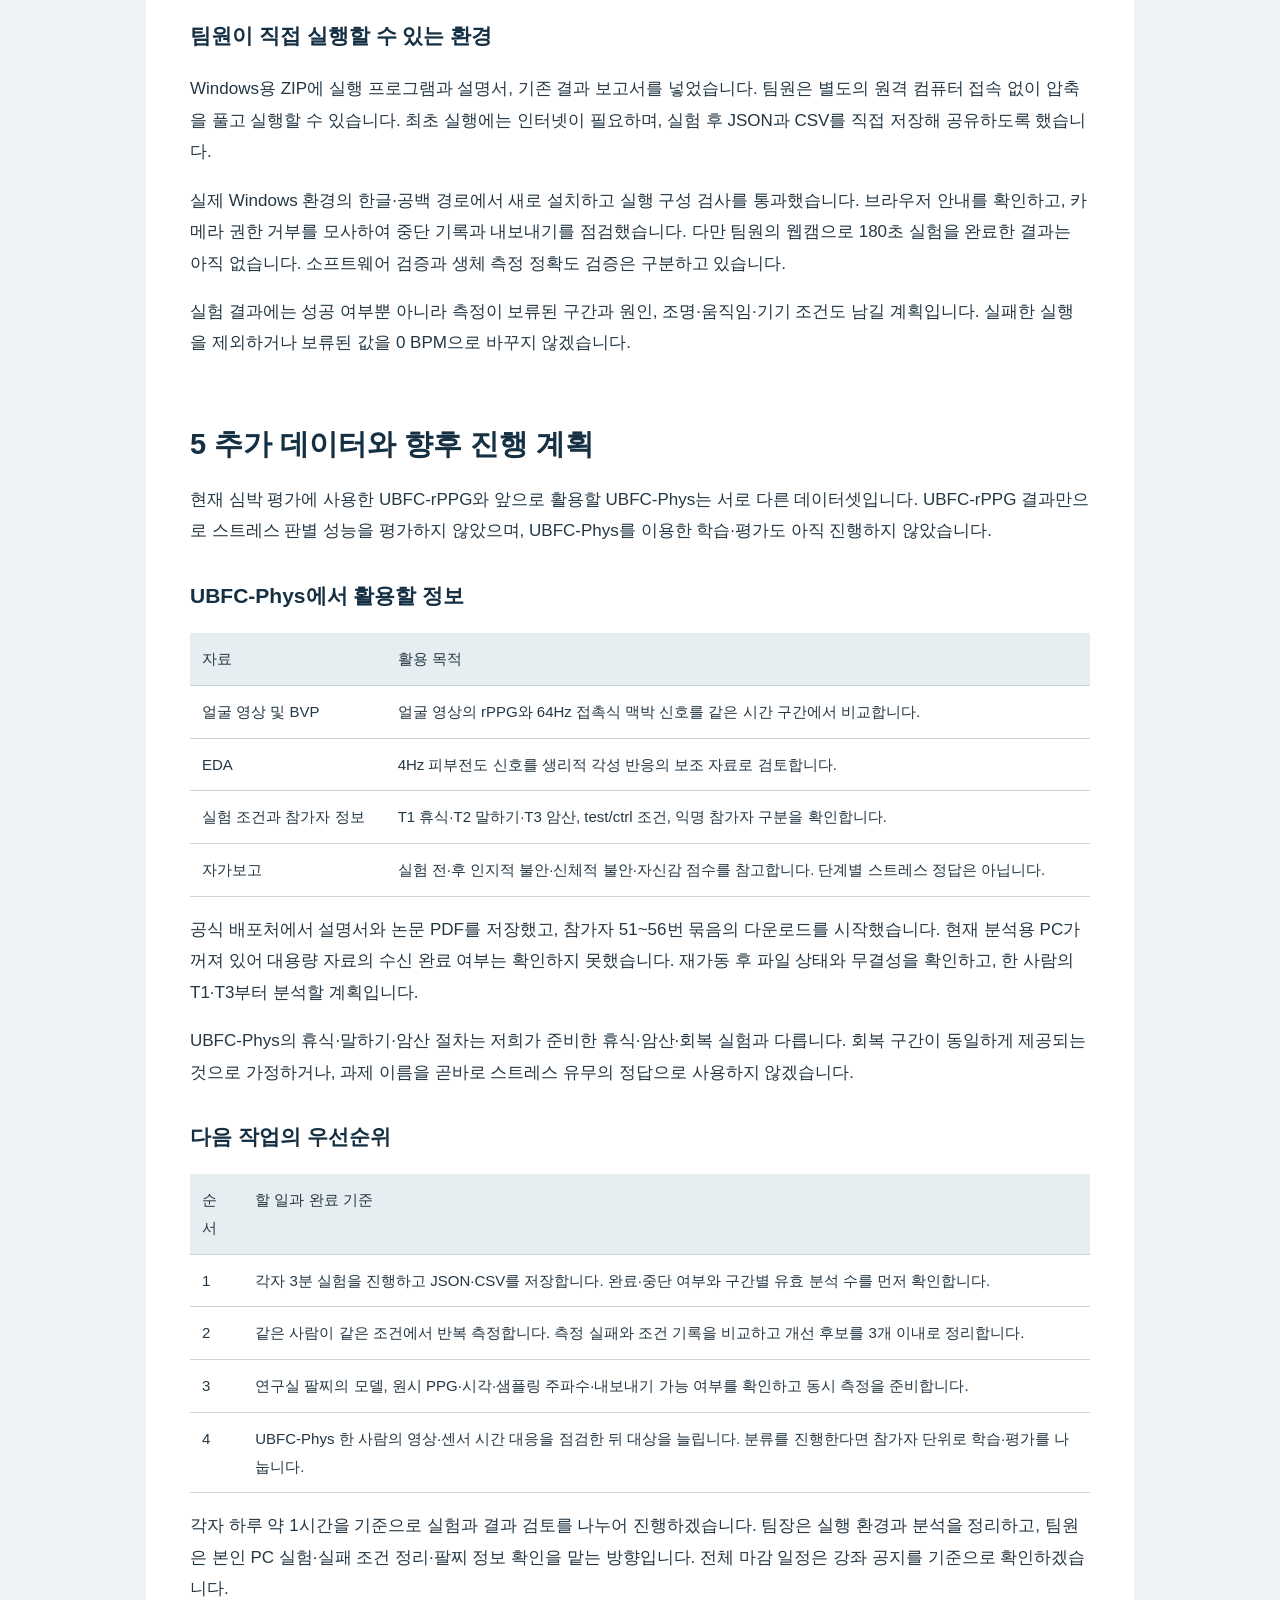
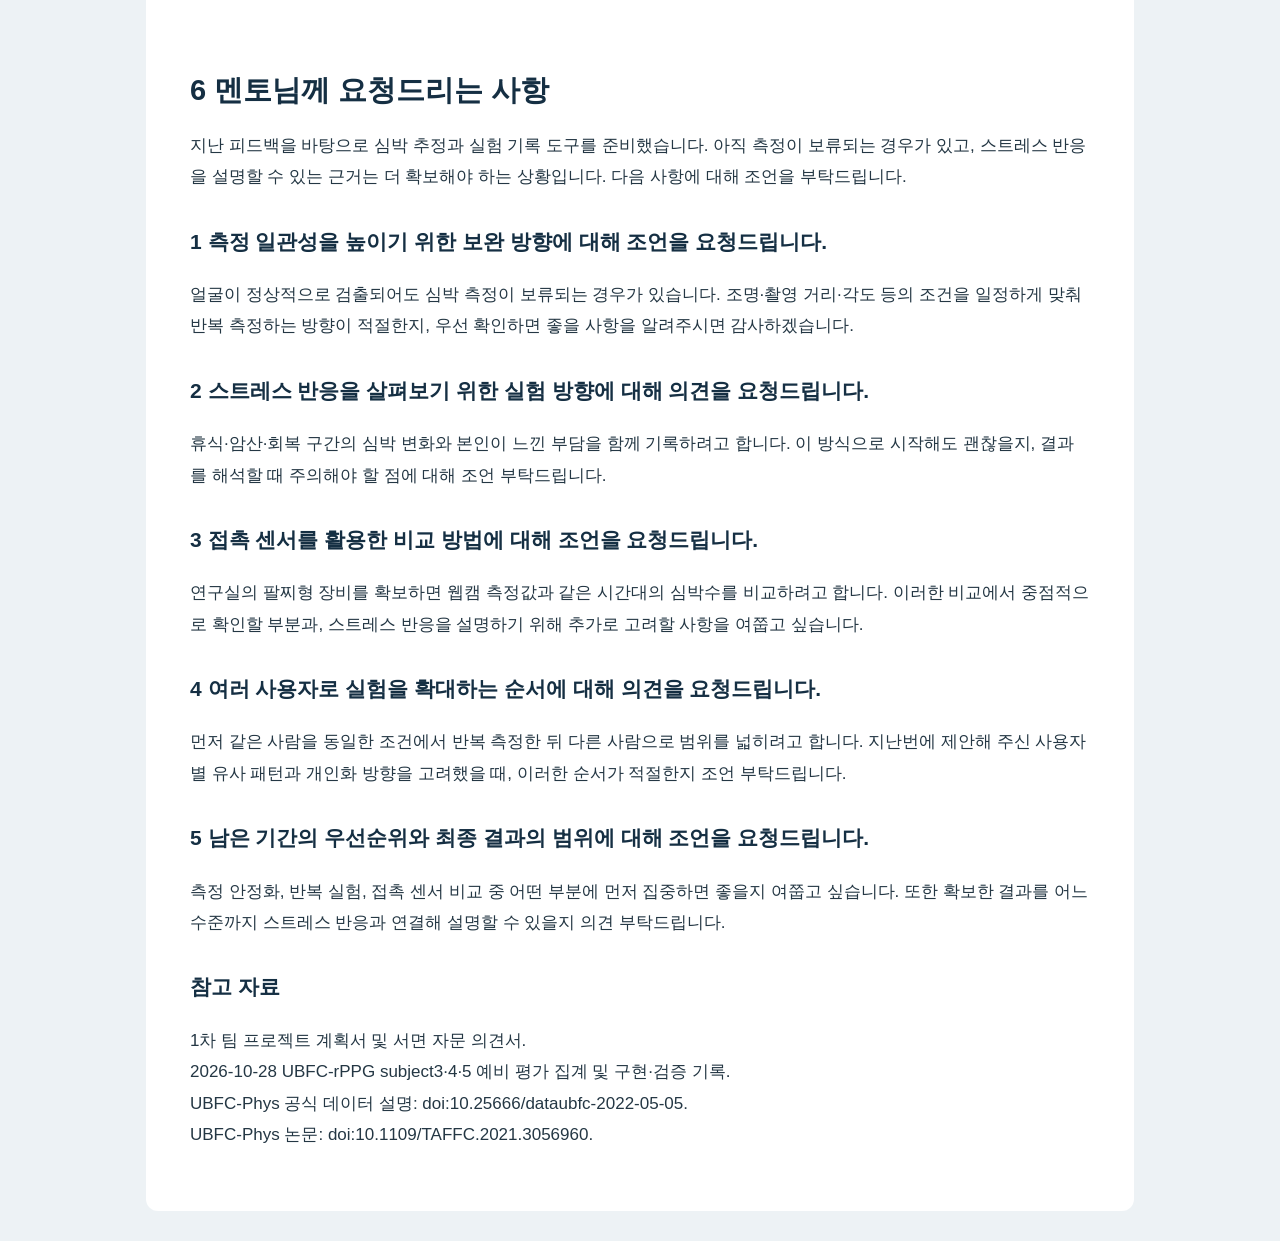
==== commit c32ad1bc: "Clarify simulated camera permission failure validation" ====
--- a/docs/mentor-report-20261028/index.html
+++ b/docs/mentor-report-20261028/index.html
@@ -1 +1 @@
-<!doctype html><html lang="ko"><meta charset="utf-8"><meta name="viewport" content="width=device-width,initial-scale=1"><title>중간 멘토 보고서</title><style>body{margin:0;background:#edf2f5;color:#243744;font:17px/1.85 -apple-system,BlinkMacSystemFont,Segoe UI,sans-serif}main{max-width:900px;margin:30px auto;background:white;padding:44px;border-radius:12px}h1{font-size:29px;line-height:1.4;color:#152f43}h2{font-size:21px;margin-top:30px;color:#152f43}.table-wrap{overflow:auto}table{border-collapse:collapse;width:100%;font-size:15px}td{padding:12px;border-bottom:1px solid #c9d3db;vertical-align:top}tr:first-child{background:#e7eef2}.break{margin-top:65px}a{color:#16617d}.downloads{background:#edf2f5;padding:14px;border-radius:8px}@media(max-width:650px){main{margin:0;padding:20px}td{padding:8px}}</style><main><nav class="downloads"><a href="멘토보고서_별첨.pdf">별첨 PDF</a> · <a href="멘토보고서_별첨.txt">수정용 원고</a></nav><p>중간 멘토 보고서 별첨</p><h1>rPPG 기반 비접촉 개인<br>스트레스 반응 자가 모니터링</h1><p>팀명  스트레스 많이 받을거야<br>강좌  디지털 헬스케어 인공지능 분석 실무<br>작성 기준  2026년 10월 28일</p><h2>1 프로젝트 목적과 현재 진행 상황</h2><p>저희는 웹캠으로 얻은 얼굴 영상에서 생리적 변화를 추정하고, 평소 상태와 비교하여 개인의 스트레스 반응을 살펴보는 것을 목표로 하고 있습니다. 지금까지는 얼굴 영상에서 심박수를 추정하는 프로그램을 구현하고, 공개 데이터로 측정 가능한 구간과 기준 신호와의 차이를 확인했습니다. 휴식·암산·회복을 기록하는 3분 실험 도구도 준비했습니다.</p><p>현재 확인한 성과는 심박수를 출력할 수 있는 구간이 늘었다는 점과, 팀원이 본인 컴퓨터에서 같은 프로그램을 실행할 수 있게 되었다는 점입니다. 실제 3분 실험의 완료 자료와 스트레스 판별 성능은 아직 확보하지 못했습니다.</p><div class="table-wrap"><table><tr><td>구분</td><td>현재 상태</td></tr><tr><td>확인한 결과</td><td>UBFC-rPPG 추가 3명에서 심박 출력 48/101창 → 67/101창. 비교 가능한 60창의 조건부 MAE 1.68 BPM.</td></tr><tr><td>구현한 기능</td><td>얼굴 연속성 선택, 신호 품질에 따른 보류, 촬영 컴퓨터에서 분석, 3분 실험 기록과 JSON·CSV 저장.</td></tr><tr><td>공유 준비</td><td>Windows용 실행 ZIP과 결과 보고서·사용 안내 작성. 실제 Windows 설치·실행 확인.</td></tr><tr><td>남아 있는 검증</td><td>팀원 웹캠 실험, 반복 측정, 접촉 센서 동시 비교, HRV/PRV 신뢰도, 스트레스 분류·개인화 성능.</td></tr></table></div><h2>2 1차 멘토 의견을 반영한 방향</h2><p>지난 피드백에서 제안해 주신 측정 조건의 일관성, 접촉 센서를 통한 비교, 사용자별 차이를 고려하는 방향을 유지했습니다. 먼저 얼굴 영상에서 맥박 신호가 안정적으로 얻어지는지 점검한 뒤, 개인 기준선과 과제 수행 중의 변화를 비교하려고 합니다.</p><p>심박 변화에는 자세·호흡·움직임 등의 영향도 있습니다. 따라서 심박수가 올랐다는 이유만으로 스트레스를 판단하지 않고, 신호 품질과 실험 조건, 본인이 느낀 부담을 함께 확인하겠습니다.</p><section class="break"></section><h1>3 구현 과정과 공개 데이터 결과</h1><p>얼굴의 이마·볼 영역에서 시간에 따른 RGB 변화를 모으고, POS 방식으로 맥파를 추출한 뒤 주기 성분을 이용해 심박수를 추정했습니다. 최근 20초를 1초 간격으로 분석하며, 신호가 불분명하거나 얼굴 후보를 확실하게 선택하지 못하면 결과를 보류합니다.</p><h2>얼굴 선택 방식의 개선</h2><p>기존에는 얼굴 후보가 둘 이상이면 해당 프레임을 제외했습니다. 이를 직전 얼굴의 위치·크기와 이어지는 후보가 하나일 때 선택하는 방식으로 수정했습니다. 후보가 모호하면 계속 보류하며, 출력 수를 늘리기 위해 신호 품질 기준을 완화하지는 않았습니다.</p><p>UBFC-rPPG DATASET_2의 subject3·4·5를 평가했습니다. 개발에 사용한 subject1은 아래 집계에서 제외했습니다.</p><div class="table-wrap"><table><tr><td>대상</td><td>기존 출력</td><td>개선 출력</td><td>비교 가능</td><td>MAE / RMSE</td></tr><tr><td>subject3</td><td>15 / 41</td><td>15 / 41</td><td>13 / 41</td><td>0.91 / 1.01</td></tr><tr><td>subject4</td><td>0 / 27</td><td>19 / 27</td><td>14 / 27</td><td>3.41 / 4.71</td></tr><tr><td>subject5</td><td>33 / 33</td><td>33 / 33</td><td>33 / 33</td><td>1.25 / 1.51</td></tr><tr><td>합계</td><td>48 / 101</td><td>67 / 101</td><td>60 / 101</td><td>1.68 / 2.58</td></tr></table></div><p>출력·비교 가능 수는 분석창 수이며, 오차 단위는 BPM입니다. MAE는 평균 절대 오차, RMSE는 큰 오차의 영향을 더 크게 반영하는 지표입니다. 두 값 모두 영상과 접촉 신호가 품질 기준을 통과한 60개 창에서만 계산했습니다.</p><h2>결과에서 확인한 점</h2><p>전체 101개 창 중 심박 출력은 48개에서 67개로 늘었습니다. 특히 subject4에서는 0개에서 19개로 증가했습니다. 전후 공통으로 비교 가능한 46개 창의 추정치와 오차는 동일했으므로, 이번 변경의 성과는 정확도 향상보다 측정 가능한 구간의 증가로 설명하는 것이 적절합니다.</p><h2>해석할 때 주의할 점</h2><p>개선 후에도 34개 창은 영상 심박이 보류됐습니다. 신호 에너지가 맥박 후보 주파수 주변에 충분히 집중되지 않는 것이 직접적인 보류 사유였으나, 움직임·조명·피부영역 오염 중 어떤 요인이 주원인인지는 아직 구분하지 못했습니다.</p><p>오차를 계산하지 못한 41개 창까지 MAE 1.68 BPM으로 설명할 수는 없습니다. 또 20초 분석창은 95% 중첩되므로 101개의 독립 실험을 뜻하지 않습니다. 영상과 접촉 신호의 시작 시각이 같다고 가정한 예비 비교이며, 정확한 시간 대응과 지연의 영향은 추가 확인이 필요합니다.</p><section class="break"></section><h1>4 웹캠 실험과 팀원 실행 준비</h1><p>웹캠을 다른 컴퓨터로 전송해 분석하는 과정에서 처리 속도가 부족한 문제가 있었습니다. 촬영한 컴퓨터에서 직접 분석하도록 변경했고, 사용자 화면에서 약 15회/초의 처리와 심박 출력 사례를 확인했습니다. 이는 프로그램의 작동 관찰이며 접촉 센서로 검증한 정확도는 아닙니다.</p><p>실험 중에는 얼굴 검출 여부와 맥박 신호 품질을 구분해서 확인하도록 했습니다. 얼굴이 보이더라도 맥박 주기가 분명하지 않으면 결과를 보류합니다. 이전 값이 화면에 남아 있는 경우에도 최신 분석 시각과 보류 상태를 함께 확인해야 합니다.</p><h2>3분 예비 실험 절차</h2><div class="table-wrap"><table><tr><td>구간</td><td>진행 방법과 기록</td></tr><tr><td>휴식 60초</td><td>조명·촬영 거리·자세를 일정하게 유지하고 기준 상태를 기록합니다.</td></tr><tr><td>암산 60초</td><td>말없이 1000에서 7씩 빼기를 수행합니다. 큰 움직임을 피하고 과제 수행 여부를 기록합니다.</td></tr><tr><td>회복 60초</td><td>다시 휴식합니다. 종료 후 각 구간에서 느낀 부담을 0~10으로 회상 평가합니다.</td></tr></table></div><p>구간 경계를 가로지르는 분석창과 저품질 결과는 비교에서 제외합니다. 완전히 끝난 각 구간에 유효한 고유 분석 결과가 30개 이상 있을 때만 심박 중앙값을 비교하도록 구성했습니다. 분석창은 서로 겹치므로 독립 표본 30개를 의미하지 않습니다. 회상한 부담 점수도 객관적인 스트레스 정답으로 취급하지 않습니다.</p><h2>팀원이 직접 실행할 수 있는 환경</h2><p>Windows용 ZIP에 실행 프로그램과 설명서, 기존 결과 보고서를 넣었습니다. 팀원은 별도의 원격 컴퓨터 접속 없이 압축을 풀고 실행할 수 있습니다. 최초 실행에는 인터넷이 필요하며, 실험 후 JSON과 CSV를 직접 저장해 공유하도록 했습니다.</p><p>실제 Windows 환경의 한글·공백 경로에서 새로 설치하고 실행 구성 검사를 통과했습니다. 브라우저 안내와 카메라 권한 거부 시 중단 기록도 확인했습니다. 다만 팀원의 웹캠으로 180초 실험을 완료한 결과는 아직 없습니다. 소프트웨어 검증과 생체 측정 정확도 검증은 구분하고 있습니다.</p><p>실험 결과에는 성공 여부뿐 아니라 측정이 보류된 구간과 원인, 조명·움직임·기기 조건도 남길 계획입니다. 실패한 실행을 제외하거나 보류된 값을 0 BPM으로 바꾸지 않겠습니다.</p><section class="break"></section><h1>5 추가 데이터와 향후 진행 계획</h1><p>현재 심박 평가에 사용한 UBFC-rPPG와 앞으로 활용할 UBFC-Phys는 서로 다른 데이터셋입니다. UBFC-rPPG 결과만으로 스트레스 판별 성능을 평가하지 않았으며, UBFC-Phys를 이용한 학습·평가도 아직 진행하지 않았습니다.</p><h2>UBFC-Phys에서 활용할 정보</h2><div class="table-wrap"><table><tr><td>자료</td><td>활용 목적</td></tr><tr><td>얼굴 영상 및 BVP</td><td>얼굴 영상의 rPPG와 64Hz 접촉식 맥박 신호를 같은 시간 구간에서 비교합니다.</td></tr><tr><td>EDA</td><td>4Hz 피부전도 신호를 생리적 각성 반응의 보조 자료로 검토합니다.</td></tr><tr><td>실험 조건과 참가자 정보</td><td>T1 휴식·T2 말하기·T3 암산, test/ctrl 조건, 익명 참가자 구분을 확인합니다.</td></tr><tr><td>자가보고</td><td>실험 전·후 인지적 불안·신체적 불안·자신감 점수를 참고합니다. 단계별 스트레스 정답은 아닙니다.</td></tr></table></div><p>공식 배포처에서 설명서와 논문 PDF를 저장했고, 참가자 51~56번 묶음의 다운로드를 시작했습니다. 현재 분석용 PC가 꺼져 있어 대용량 자료의 수신 완료 여부는 확인하지 못했습니다. 재가동 후 파일 상태와 무결성을 확인하고, 한 사람의 T1·T3부터 분석할 계획입니다.</p><p>UBFC-Phys의 휴식·말하기·암산 절차는 저희가 준비한 휴식·암산·회복 실험과 다릅니다. 회복 구간이 동일하게 제공되는 것으로 가정하거나, 과제 이름을 곧바로 스트레스 유무의 정답으로 사용하지 않겠습니다.</p><h2>다음 작업의 우선순위</h2><div class="table-wrap"><table><tr><td>순서</td><td>할 일과 완료 기준</td></tr><tr><td>1</td><td>각자 3분 실험을 진행하고 JSON·CSV를 저장합니다. 완료·중단 여부와 구간별 유효 분석 수를 먼저 확인합니다.</td></tr><tr><td>2</td><td>같은 사람이 같은 조건에서 반복 측정합니다. 측정 실패와 조건 기록을 비교하고 개선 후보를 3개 이내로 정리합니다.</td></tr><tr><td>3</td><td>연구실 팔찌의 모델, 원시 PPG·시각·샘플링 주파수·내보내기 가능 여부를 확인하고 동시 측정을 준비합니다.</td></tr><tr><td>4</td><td>UBFC-Phys 한 사람의 영상·센서 시간 대응을 점검한 뒤 대상을 늘립니다. 분류를 진행한다면 참가자 단위로 학습·평가를 나눕니다.</td></tr></table></div><p>각자 하루 약 1시간을 기준으로 실험과 결과 검토를 나누어 진행하겠습니다. 팀장은 실행 환경과 분석을 정리하고, 팀원은 본인 PC 실험·실패 조건 정리·팔찌 정보 확인을 맡는 방향입니다. 전체 마감 일정은 강좌 공지를 기준으로 확인하겠습니다.</p><section class="break"></section><h1>6 멘토님께 요청드리는 사항</h1><p>지난 피드백을 바탕으로 심박 추정과 실험 기록 도구를 준비했습니다. 아직 측정이 보류되는 경우가 있고, 스트레스 반응을 설명할 수 있는 근거는 더 확보해야 하는 상황입니다. 다음 사항에 대해 조언을 부탁드립니다.</p><h2>1 측정 일관성을 높이기 위한 보완 방향에 대해 조언을 요청드립니다.</h2><p>얼굴이 정상적으로 검출되어도 심박 측정이 보류되는 경우가 있습니다. 조명·촬영 거리·각도 등의 조건을 일정하게 맞춰 반복 측정하는 방향이 적절한지, 우선 확인하면 좋을 사항을 알려주시면 감사하겠습니다.</p><h2>2 스트레스 반응을 살펴보기 위한 실험 방향에 대해 의견을 요청드립니다.</h2><p>휴식·암산·회복 구간의 심박 변화와 본인이 느낀 부담을 함께 기록하려고 합니다. 이 방식으로 시작해도 괜찮을지, 결과를 해석할 때 주의해야 할 점에 대해 조언 부탁드립니다.</p><h2>3 접촉 센서를 활용한 비교 방법에 대해 조언을 요청드립니다.</h2><p>연구실의 팔찌형 장비를 확보하면 웹캠 측정값과 같은 시간대의 심박수를 비교하려고 합니다. 이러한 비교에서 중점적으로 확인할 부분과, 스트레스 반응을 설명하기 위해 추가로 고려할 사항을 여쭙고 싶습니다.</p><h2>4 여러 사용자로 실험을 확대하는 순서에 대해 의견을 요청드립니다.</h2><p>먼저 같은 사람을 동일한 조건에서 반복 측정한 뒤 다른 사람으로 범위를 넓히려고 합니다. 지난번에 제안해 주신 사용자별 유사 패턴과 개인화 방향을 고려했을 때, 이러한 순서가 적절한지 조언 부탁드립니다.</p><h2>5 남은 기간의 우선순위와 최종 결과의 범위에 대해 조언을 요청드립니다.</h2><p>측정 안정화, 반복 실험, 접촉 센서 비교 중 어떤 부분에 먼저 집중하면 좋을지 여쭙고 싶습니다. 또한 확보한 결과를 어느 수준까지 스트레스 반응과 연결해 설명할 수 있을지 의견 부탁드립니다.</p><h2>참고 자료</h2><p>1차 팀 프로젝트 계획서 및 서면 자문 의견서.<br>2026-10-28 UBFC-rPPG subject3·4·5 예비 평가 집계 및 구현·검증 기록.<br>UBFC-Phys 공식 데이터 설명: doi:10.25666/dataubfc-2022-05-05.<br>UBFC-Phys 논문: doi:10.1109/TAFFC.2021.3056960.</p></main></html>+<!doctype html><html lang="ko"><meta charset="utf-8"><meta name="viewport" content="width=device-width,initial-scale=1"><title>중간 멘토 보고서</title><style>body{margin:0;background:#edf2f5;color:#243744;font:17px/1.85 -apple-system,BlinkMacSystemFont,Segoe UI,sans-serif}main{max-width:900px;margin:30px auto;background:white;padding:44px;border-radius:12px}h1{font-size:29px;line-height:1.4;color:#152f43}h2{font-size:21px;margin-top:30px;color:#152f43}.table-wrap{overflow:auto}table{border-collapse:collapse;width:100%;font-size:15px}td{padding:12px;border-bottom:1px solid #c9d3db;vertical-align:top}tr:first-child{background:#e7eef2}.break{margin-top:65px}a{color:#16617d}.downloads{background:#edf2f5;padding:14px;border-radius:8px}@media(max-width:650px){main{margin:0;padding:20px}td{padding:8px}}</style><main><nav class="downloads"><a href="멘토보고서_별첨.pdf">별첨 PDF</a> · <a href="멘토보고서_별첨.txt">수정용 원고</a></nav><p>중간 멘토 보고서 별첨</p><h1>rPPG 기반 비접촉 개인<br>스트레스 반응 자가 모니터링</h1><p>팀명  스트레스 많이 받을거야<br>강좌  디지털 헬스케어 인공지능 분석 실무<br>작성 기준  2026년 10월 28일</p><h2>1 프로젝트 목적과 현재 진행 상황</h2><p>저희는 웹캠으로 얻은 얼굴 영상에서 생리적 변화를 추정하고, 평소 상태와 비교하여 개인의 스트레스 반응을 살펴보는 것을 목표로 하고 있습니다. 지금까지는 얼굴 영상에서 심박수를 추정하는 프로그램을 구현하고, 공개 데이터로 측정 가능한 구간과 기준 신호와의 차이를 확인했습니다. 휴식·암산·회복을 기록하는 3분 실험 도구도 준비했습니다.</p><p>현재 확인한 성과는 심박수를 출력할 수 있는 구간이 늘었다는 점과, 팀원이 본인 컴퓨터에서 같은 프로그램을 실행할 수 있게 되었다는 점입니다. 실제 3분 실험의 완료 자료와 스트레스 판별 성능은 아직 확보하지 못했습니다.</p><div class="table-wrap"><table><tr><td>구분</td><td>현재 상태</td></tr><tr><td>확인한 결과</td><td>UBFC-rPPG 추가 3명에서 심박 출력 48/101창 → 67/101창. 비교 가능한 60창의 조건부 MAE 1.68 BPM.</td></tr><tr><td>구현한 기능</td><td>얼굴 연속성 선택, 신호 품질에 따른 보류, 촬영 컴퓨터에서 분석, 3분 실험 기록과 JSON·CSV 저장.</td></tr><tr><td>공유 준비</td><td>Windows용 실행 ZIP과 결과 보고서·사용 안내 작성. 실제 Windows 설치·실행 확인.</td></tr><tr><td>남아 있는 검증</td><td>팀원 웹캠 실험, 반복 측정, 접촉 센서 동시 비교, HRV/PRV 신뢰도, 스트레스 분류·개인화 성능.</td></tr></table></div><h2>2 1차 멘토 의견을 반영한 방향</h2><p>지난 피드백에서 제안해 주신 측정 조건의 일관성, 접촉 센서를 통한 비교, 사용자별 차이를 고려하는 방향을 유지했습니다. 먼저 얼굴 영상에서 맥박 신호가 안정적으로 얻어지는지 점검한 뒤, 개인 기준선과 과제 수행 중의 변화를 비교하려고 합니다.</p><p>심박 변화에는 자세·호흡·움직임 등의 영향도 있습니다. 따라서 심박수가 올랐다는 이유만으로 스트레스를 판단하지 않고, 신호 품질과 실험 조건, 본인이 느낀 부담을 함께 확인하겠습니다.</p><section class="break"></section><h1>3 구현 과정과 공개 데이터 결과</h1><p>얼굴의 이마·볼 영역에서 시간에 따른 RGB 변화를 모으고, POS 방식으로 맥파를 추출한 뒤 주기 성분을 이용해 심박수를 추정했습니다. 최근 20초를 1초 간격으로 분석하며, 신호가 불분명하거나 얼굴 후보를 확실하게 선택하지 못하면 결과를 보류합니다.</p><h2>얼굴 선택 방식의 개선</h2><p>기존에는 얼굴 후보가 둘 이상이면 해당 프레임을 제외했습니다. 이를 직전 얼굴의 위치·크기와 이어지는 후보가 하나일 때 선택하는 방식으로 수정했습니다. 후보가 모호하면 계속 보류하며, 출력 수를 늘리기 위해 신호 품질 기준을 완화하지는 않았습니다.</p><p>UBFC-rPPG DATASET_2의 subject3·4·5를 평가했습니다. 개발에 사용한 subject1은 아래 집계에서 제외했습니다.</p><div class="table-wrap"><table><tr><td>대상</td><td>기존 출력</td><td>개선 출력</td><td>비교 가능</td><td>MAE / RMSE</td></tr><tr><td>subject3</td><td>15 / 41</td><td>15 / 41</td><td>13 / 41</td><td>0.91 / 1.01</td></tr><tr><td>subject4</td><td>0 / 27</td><td>19 / 27</td><td>14 / 27</td><td>3.41 / 4.71</td></tr><tr><td>subject5</td><td>33 / 33</td><td>33 / 33</td><td>33 / 33</td><td>1.25 / 1.51</td></tr><tr><td>합계</td><td>48 / 101</td><td>67 / 101</td><td>60 / 101</td><td>1.68 / 2.58</td></tr></table></div><p>출력·비교 가능 수는 분석창 수이며, 오차 단위는 BPM입니다. MAE는 평균 절대 오차, RMSE는 큰 오차의 영향을 더 크게 반영하는 지표입니다. 두 값 모두 영상과 접촉 신호가 품질 기준을 통과한 60개 창에서만 계산했습니다.</p><h2>결과에서 확인한 점</h2><p>전체 101개 창 중 심박 출력은 48개에서 67개로 늘었습니다. 특히 subject4에서는 0개에서 19개로 증가했습니다. 전후 공통으로 비교 가능한 46개 창의 추정치와 오차는 동일했으므로, 이번 변경의 성과는 정확도 향상보다 측정 가능한 구간의 증가로 설명하는 것이 적절합니다.</p><h2>해석할 때 주의할 점</h2><p>개선 후에도 34개 창은 영상 심박이 보류됐습니다. 신호 에너지가 맥박 후보 주파수 주변에 충분히 집중되지 않는 것이 직접적인 보류 사유였으나, 움직임·조명·피부영역 오염 중 어떤 요인이 주원인인지는 아직 구분하지 못했습니다.</p><p>오차를 계산하지 못한 41개 창까지 MAE 1.68 BPM으로 설명할 수는 없습니다. 또 20초 분석창은 95% 중첩되므로 101개의 독립 실험을 뜻하지 않습니다. 영상과 접촉 신호의 시작 시각이 같다고 가정한 예비 비교이며, 정확한 시간 대응과 지연의 영향은 추가 확인이 필요합니다.</p><section class="break"></section><h1>4 웹캠 실험과 팀원 실행 준비</h1><p>웹캠을 다른 컴퓨터로 전송해 분석하는 과정에서 처리 속도가 부족한 문제가 있었습니다. 촬영한 컴퓨터에서 직접 분석하도록 변경했고, 사용자 화면에서 약 15회/초의 처리와 심박 출력 사례를 확인했습니다. 이는 프로그램의 작동 관찰이며 접촉 센서로 검증한 정확도는 아닙니다.</p><p>실험 중에는 얼굴 검출 여부와 맥박 신호 품질을 구분해서 확인하도록 했습니다. 얼굴이 보이더라도 맥박 주기가 분명하지 않으면 결과를 보류합니다. 이전 값이 화면에 남아 있는 경우에도 최신 분석 시각과 보류 상태를 함께 확인해야 합니다.</p><h2>3분 예비 실험 절차</h2><div class="table-wrap"><table><tr><td>구간</td><td>진행 방법과 기록</td></tr><tr><td>휴식 60초</td><td>조명·촬영 거리·자세를 일정하게 유지하고 기준 상태를 기록합니다.</td></tr><tr><td>암산 60초</td><td>말없이 1000에서 7씩 빼기를 수행합니다. 큰 움직임을 피하고 과제 수행 여부를 기록합니다.</td></tr><tr><td>회복 60초</td><td>다시 휴식합니다. 종료 후 각 구간에서 느낀 부담을 0~10으로 회상 평가합니다.</td></tr></table></div><p>구간 경계를 가로지르는 분석창과 저품질 결과는 비교에서 제외합니다. 완전히 끝난 각 구간에 유효한 고유 분석 결과가 30개 이상 있을 때만 심박 중앙값을 비교하도록 구성했습니다. 분석창은 서로 겹치므로 독립 표본 30개를 의미하지 않습니다. 회상한 부담 점수도 객관적인 스트레스 정답으로 취급하지 않습니다.</p><h2>팀원이 직접 실행할 수 있는 환경</h2><p>Windows용 ZIP에 실행 프로그램과 설명서, 기존 결과 보고서를 넣었습니다. 팀원은 별도의 원격 컴퓨터 접속 없이 압축을 풀고 실행할 수 있습니다. 최초 실행에는 인터넷이 필요하며, 실험 후 JSON과 CSV를 직접 저장해 공유하도록 했습니다.</p><p>실제 Windows 환경의 한글·공백 경로에서 새로 설치하고 실행 구성 검사를 통과했습니다. 브라우저 안내를 확인하고, 카메라 권한 거부를 모사하여 중단 기록과 내보내기를 점검했습니다. 다만 팀원의 웹캠으로 180초 실험을 완료한 결과는 아직 없습니다. 소프트웨어 검증과 생체 측정 정확도 검증은 구분하고 있습니다.</p><p>실험 결과에는 성공 여부뿐 아니라 측정이 보류된 구간과 원인, 조명·움직임·기기 조건도 남길 계획입니다. 실패한 실행을 제외하거나 보류된 값을 0 BPM으로 바꾸지 않겠습니다.</p><section class="break"></section><h1>5 추가 데이터와 향후 진행 계획</h1><p>현재 심박 평가에 사용한 UBFC-rPPG와 앞으로 활용할 UBFC-Phys는 서로 다른 데이터셋입니다. UBFC-rPPG 결과만으로 스트레스 판별 성능을 평가하지 않았으며, UBFC-Phys를 이용한 학습·평가도 아직 진행하지 않았습니다.</p><h2>UBFC-Phys에서 활용할 정보</h2><div class="table-wrap"><table><tr><td>자료</td><td>활용 목적</td></tr><tr><td>얼굴 영상 및 BVP</td><td>얼굴 영상의 rPPG와 64Hz 접촉식 맥박 신호를 같은 시간 구간에서 비교합니다.</td></tr><tr><td>EDA</td><td>4Hz 피부전도 신호를 생리적 각성 반응의 보조 자료로 검토합니다.</td></tr><tr><td>실험 조건과 참가자 정보</td><td>T1 휴식·T2 말하기·T3 암산, test/ctrl 조건, 익명 참가자 구분을 확인합니다.</td></tr><tr><td>자가보고</td><td>실험 전·후 인지적 불안·신체적 불안·자신감 점수를 참고합니다. 단계별 스트레스 정답은 아닙니다.</td></tr></table></div><p>공식 배포처에서 설명서와 논문 PDF를 저장했고, 참가자 51~56번 묶음의 다운로드를 시작했습니다. 현재 분석용 PC가 꺼져 있어 대용량 자료의 수신 완료 여부는 확인하지 못했습니다. 재가동 후 파일 상태와 무결성을 확인하고, 한 사람의 T1·T3부터 분석할 계획입니다.</p><p>UBFC-Phys의 휴식·말하기·암산 절차는 저희가 준비한 휴식·암산·회복 실험과 다릅니다. 회복 구간이 동일하게 제공되는 것으로 가정하거나, 과제 이름을 곧바로 스트레스 유무의 정답으로 사용하지 않겠습니다.</p><h2>다음 작업의 우선순위</h2><div class="table-wrap"><table><tr><td>순서</td><td>할 일과 완료 기준</td></tr><tr><td>1</td><td>각자 3분 실험을 진행하고 JSON·CSV를 저장합니다. 완료·중단 여부와 구간별 유효 분석 수를 먼저 확인합니다.</td></tr><tr><td>2</td><td>같은 사람이 같은 조건에서 반복 측정합니다. 측정 실패와 조건 기록을 비교하고 개선 후보를 3개 이내로 정리합니다.</td></tr><tr><td>3</td><td>연구실 팔찌의 모델, 원시 PPG·시각·샘플링 주파수·내보내기 가능 여부를 확인하고 동시 측정을 준비합니다.</td></tr><tr><td>4</td><td>UBFC-Phys 한 사람의 영상·센서 시간 대응을 점검한 뒤 대상을 늘립니다. 분류를 진행한다면 참가자 단위로 학습·평가를 나눕니다.</td></tr></table></div><p>각자 하루 약 1시간을 기준으로 실험과 결과 검토를 나누어 진행하겠습니다. 팀장은 실행 환경과 분석을 정리하고, 팀원은 본인 PC 실험·실패 조건 정리·팔찌 정보 확인을 맡는 방향입니다. 전체 마감 일정은 강좌 공지를 기준으로 확인하겠습니다.</p><section class="break"></section><h1>6 멘토님께 요청드리는 사항</h1><p>지난 피드백을 바탕으로 심박 추정과 실험 기록 도구를 준비했습니다. 아직 측정이 보류되는 경우가 있고, 스트레스 반응을 설명할 수 있는 근거는 더 확보해야 하는 상황입니다. 다음 사항에 대해 조언을 부탁드립니다.</p><h2>1 측정 일관성을 높이기 위한 보완 방향에 대해 조언을 요청드립니다.</h2><p>얼굴이 정상적으로 검출되어도 심박 측정이 보류되는 경우가 있습니다. 조명·촬영 거리·각도 등의 조건을 일정하게 맞춰 반복 측정하는 방향이 적절한지, 우선 확인하면 좋을 사항을 알려주시면 감사하겠습니다.</p><h2>2 스트레스 반응을 살펴보기 위한 실험 방향에 대해 의견을 요청드립니다.</h2><p>휴식·암산·회복 구간의 심박 변화와 본인이 느낀 부담을 함께 기록하려고 합니다. 이 방식으로 시작해도 괜찮을지, 결과를 해석할 때 주의해야 할 점에 대해 조언 부탁드립니다.</p><h2>3 접촉 센서를 활용한 비교 방법에 대해 조언을 요청드립니다.</h2><p>연구실의 팔찌형 장비를 확보하면 웹캠 측정값과 같은 시간대의 심박수를 비교하려고 합니다. 이러한 비교에서 중점적으로 확인할 부분과, 스트레스 반응을 설명하기 위해 추가로 고려할 사항을 여쭙고 싶습니다.</p><h2>4 여러 사용자로 실험을 확대하는 순서에 대해 의견을 요청드립니다.</h2><p>먼저 같은 사람을 동일한 조건에서 반복 측정한 뒤 다른 사람으로 범위를 넓히려고 합니다. 지난번에 제안해 주신 사용자별 유사 패턴과 개인화 방향을 고려했을 때, 이러한 순서가 적절한지 조언 부탁드립니다.</p><h2>5 남은 기간의 우선순위와 최종 결과의 범위에 대해 조언을 요청드립니다.</h2><p>측정 안정화, 반복 실험, 접촉 센서 비교 중 어떤 부분에 먼저 집중하면 좋을지 여쭙고 싶습니다. 또한 확보한 결과를 어느 수준까지 스트레스 반응과 연결해 설명할 수 있을지 의견 부탁드립니다.</p><h2>참고 자료</h2><p>1차 팀 프로젝트 계획서 및 서면 자문 의견서.<br>2026-10-28 UBFC-rPPG subject3·4·5 예비 평가 집계 및 구현·검증 기록.<br>UBFC-Phys 공식 데이터 설명: doi:10.25666/dataubfc-2022-05-05.<br>UBFC-Phys 논문: doi:10.1109/TAFFC.2021.3056960.</p></main></html>
